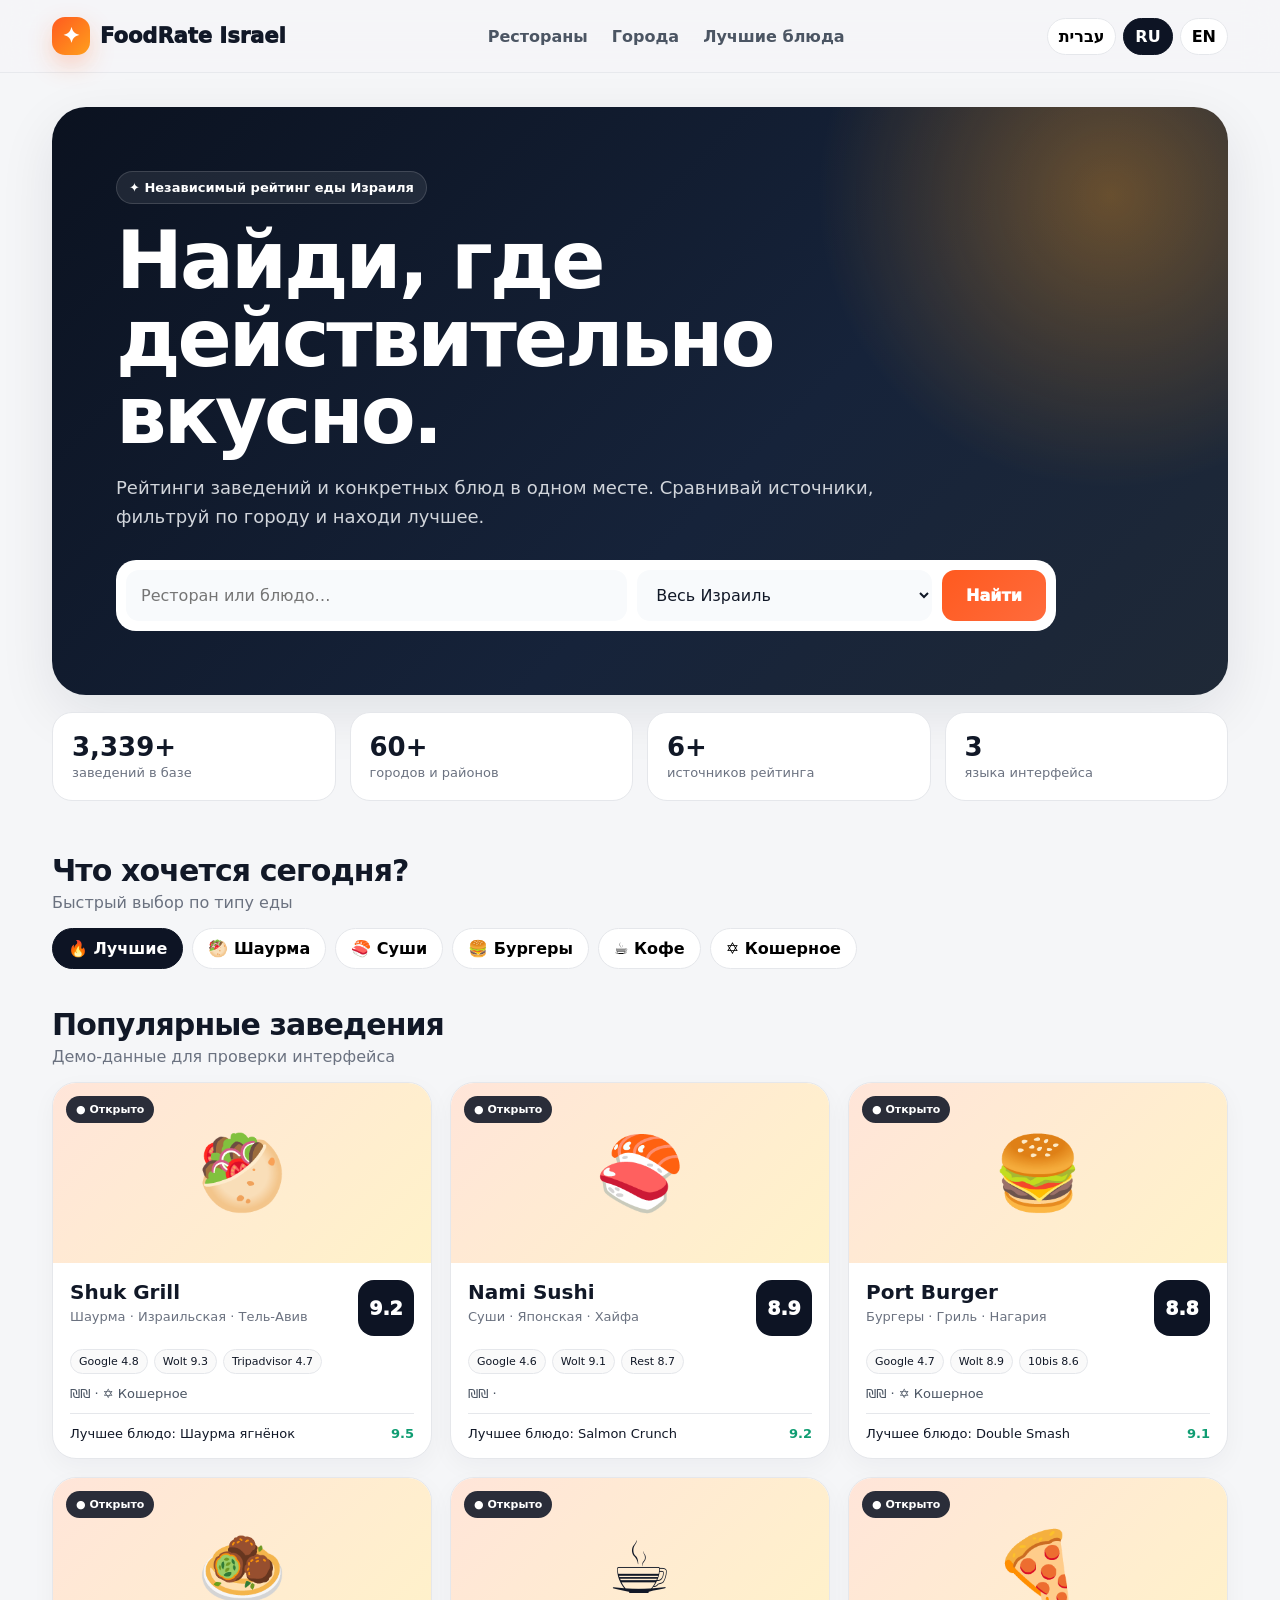
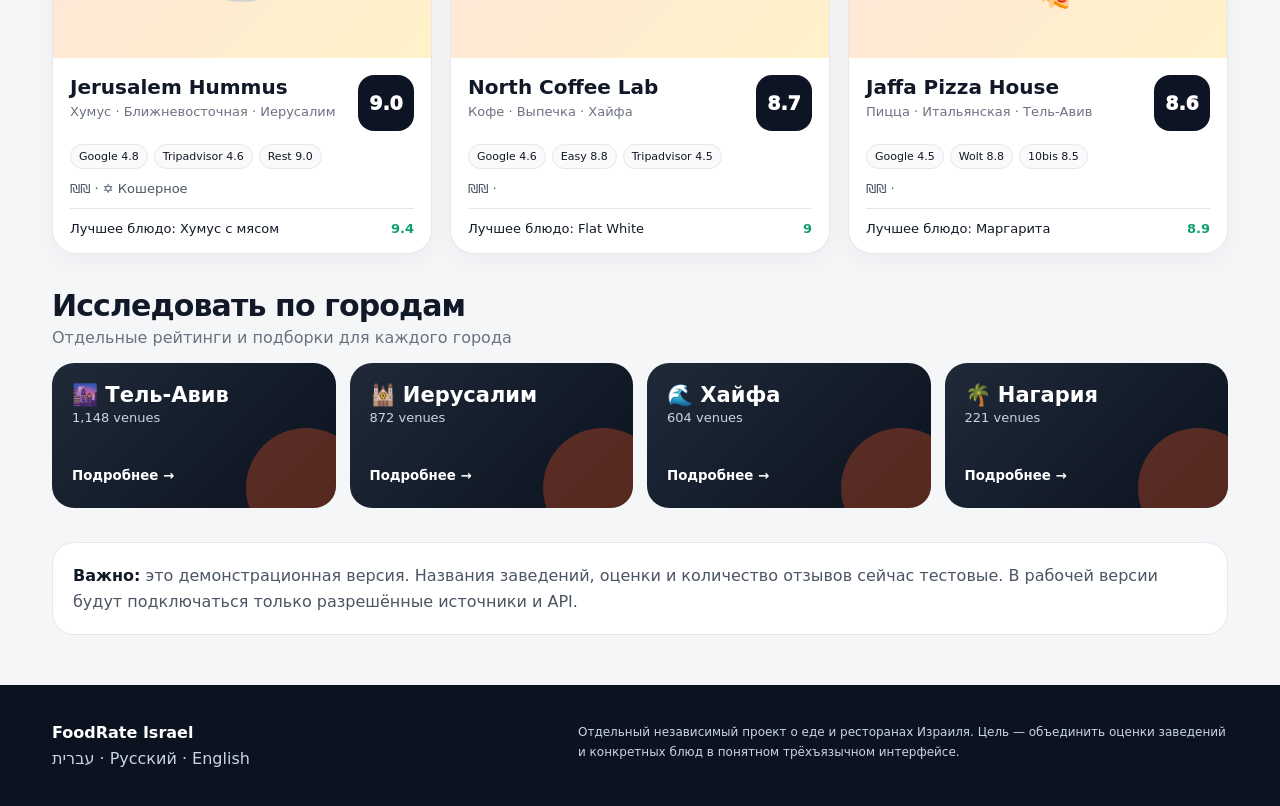
==== index.html @ 37894d15 "Publish FoodRate Israel demo" ====
<!doctype html>
<html lang="ru">
<head>
<meta charset="utf-8">
<meta name="viewport" content="width=device-width,initial-scale=1">
<title>FoodRate Israel — Demo</title>
<meta name="description" content="Независимый каталог еды и ресторанов Израиля на русском, иврите и английском.">
<style>
:root{--bg:#f5f6f8;--card:#fff;--text:#111827;--muted:#6b7280;--line:#e5e7eb;--accent:#ff5a1f;--accent2:#ff9f1c;--dark:#0d1424;--green:#0f9d72;--shadow:0 18px 55px rgba(15,23,42,.09)}
*{box-sizing:border-box}html{scroll-behavior:smooth}body{margin:0;background:var(--bg);color:var(--text);font-family:Inter,system-ui,-apple-system,BlinkMacSystemFont,"Segoe UI",Arial,sans-serif}a{text-decoration:none;color:inherit}button,input,select{font:inherit}.wrap{max-width:1220px;margin:auto;padding:0 22px}
header{position:sticky;top:0;z-index:30;background:rgba(245,246,248,.9);backdrop-filter:blur(16px);border-bottom:1px solid rgba(229,231,235,.9)}
.nav{height:72px;display:flex;align-items:center;justify-content:space-between;gap:16px}.brand{display:flex;align-items:center;gap:10px;font-weight:950;font-size:21px}.logo{width:38px;height:38px;display:grid;place-items:center;border-radius:13px;color:#fff;background:linear-gradient(135deg,var(--accent),var(--accent2));box-shadow:0 10px 24px rgba(255,90,31,.25)}
.links{display:flex;gap:24px;font-weight:750;color:#4b5563}.langs{display:flex;gap:7px}.lang{border:1px solid var(--line);background:#fff;border-radius:999px;padding:8px 11px;font-weight:850;cursor:pointer}.lang.active{background:var(--dark);color:#fff;border-color:var(--dark)}
.hero{padding:34px 0 18px}.heroBox{background:radial-gradient(circle at 90% 15%,rgba(255,159,28,.35),transparent 25%),linear-gradient(135deg,#0b1220,#16233a 60%,#1f2937);border-radius:34px;color:#fff;padding:64px;box-shadow:var(--shadow);overflow:hidden}.eyebrow{display:inline-block;border:1px solid rgba(255,255,255,.14);background:rgba(255,255,255,.08);padding:8px 12px;border-radius:999px;font-size:13px;font-weight:850}.hero h1{font-size:clamp(44px,7vw,80px);line-height:.97;letter-spacing:-3px;max-width:900px;margin:18px 0}.hero p{font-size:18px;line-height:1.65;max-width:760px;color:#d1d5db}.search{display:grid;grid-template-columns:1.7fr 1fr auto;gap:10px;background:#fff;padding:10px;border-radius:20px;max-width:940px;margin-top:28px}.search input,.search select{border:0;outline:0;background:#f8fafc;border-radius:13px;padding:15px;color:#111827}.search button{border:0;border-radius:13px;padding:0 24px;background:linear-gradient(135deg,var(--accent),#ff6b3c);color:#fff;font-weight:950;cursor:pointer}
.stats{display:grid;grid-template-columns:repeat(4,1fr);gap:14px;margin-top:17px}.stat{background:#fff;border:1px solid var(--line);border-radius:20px;padding:19px}.stat b{font-size:26px;display:block}.stat span{font-size:13px;color:var(--muted)}
section{padding:34px 0 0}.head{display:flex;justify-content:space-between;align-items:end;gap:20px;margin-bottom:16px}.head h2{font-size:30px;letter-spacing:-.9px;margin:0}.head p{color:var(--muted);margin:5px 0 0}.chips{display:flex;gap:9px;overflow:auto;padding-bottom:4px}.chip{white-space:nowrap;border:1px solid var(--line);background:#fff;border-radius:999px;padding:10px 15px;font-weight:850;cursor:pointer}.chip.on{background:var(--dark);border-color:var(--dark);color:#fff}
.grid{display:grid;grid-template-columns:repeat(3,1fr);gap:18px}.card{background:#fff;border:1px solid var(--line);border-radius:24px;overflow:hidden;box-shadow:0 8px 25px rgba(15,23,42,.04);transition:.2s}.card:hover{transform:translateY(-4px);box-shadow:var(--shadow)}.cover{height:180px;display:flex;align-items:center;justify-content:center;font-size:72px;background:linear-gradient(135deg,#ffe5d9,#fff2c9);position:relative}.open{position:absolute;left:13px;top:13px;background:rgba(13,20,36,.88);color:#fff;border-radius:999px;padding:7px 10px;font-size:11px;font-weight:850}.body{padding:17px}.top{display:flex;justify-content:space-between;gap:12px}.top h3{font-size:20px;margin:0}.meta{color:var(--muted);font-size:13px;margin-top:5px}.score{min-width:56px;height:56px;border-radius:16px;background:var(--dark);color:#fff;display:grid;place-items:center;font-weight:950;font-size:19px}.sources{display:flex;gap:6px;flex-wrap:wrap;margin-top:13px}.src{border:1px solid var(--line);border-radius:999px;background:#fafafa;padding:5px 8px;font-size:11px}.tags{margin-top:12px;color:#4b5563;font-size:13px}.dish{border-top:1px solid var(--line);margin-top:12px;padding-top:12px;display:flex;justify-content:space-between;font-size:13px}.dish b{color:var(--green)}
.cityGrid{display:grid;grid-template-columns:repeat(4,1fr);gap:14px}.city{border-radius:22px;min-height:145px;padding:20px;color:#fff;background:linear-gradient(135deg,#1f2937,#0b1220);position:relative;overflow:hidden}.city:after{content:"";position:absolute;width:120px;height:120px;border-radius:50%;right:-30px;bottom:-40px;background:rgba(255,90,31,.3)}.city b{font-size:21px;display:block}.city span{font-size:13px;color:#cbd5e1}.city small{display:block;margin-top:42px;font-weight:800}
.notice{margin-top:34px;background:#fff;border:1px solid var(--line);border-radius:22px;padding:20px;color:#4b5563;line-height:1.6}.notice b{color:#111827}
footer{margin-top:50px;background:#0b1220;color:#cbd5e1}.foot{padding:38px 22px;display:flex;justify-content:space-between;gap:28px}.foot strong{color:#fff}.foot p{max-width:650px;font-size:12px;line-height:1.6;margin:0}
[dir="rtl"] .open{left:auto;right:13px}[dir="rtl"] .top,[dir="rtl"] .head{direction:rtl}
@media(max-width:920px){.links{display:none}.grid{grid-template-columns:repeat(2,1fr)}.cityGrid{grid-template-columns:repeat(2,1fr)}.search{grid-template-columns:1fr}.search button{padding:15px}.heroBox{padding:50px 34px}}
@media(max-width:610px){.wrap{padding:0 14px}.nav{height:66px}.brand{font-size:17px}.logo{width:34px;height:34px}.lang{padding:7px 8px;font-size:11px}.heroBox{padding:38px 20px;border-radius:24px}.hero h1{font-size:43px;letter-spacing:-1.8px}.hero p{font-size:15px}.stats{grid-template-columns:repeat(2,1fr)}.grid,.cityGrid{grid-template-columns:1fr}.foot{flex-direction:column}}
</style>
</head>
<body>
<header><div class="wrap nav"><a class="brand" href="#"><span class="logo">✦</span><span>FoodRate Israel</span></a><nav class="links"><a href="#places" data-k="restaurants">Рестораны</a><a href="#cities" data-k="cities">Города</a><a href="#places" data-k="top">Лучшие блюда</a></nav><div class="langs"><button class="lang" data-lang="he">עברית</button><button class="lang active" data-lang="ru">RU</button><button class="lang" data-lang="en">EN</button></div></div></header>
<main>
<div class="hero"><div class="wrap"><div class="heroBox"><span class="eyebrow" data-k="badge">✦ Независимый рейтинг еды Израиля</span><h1 data-k="title">Найди, где действительно вкусно.</h1><p data-k="sub">Рейтинги заведений и конкретных блюд в одном месте. Сравнивай источники, фильтруй по городу и находи лучшее.</p><div class="search"><input id="q" data-ph="search" placeholder="Ресторан или блюдо…"><select id="city"><option value="" data-k="allIsrael">Весь Израиль</option><option>Тель-Авив</option><option>Иерусалим</option><option>Хайфа</option><option>Нагария</option></select><button onclick="filterCards()" data-k="find">Найти</button></div></div><div class="stats"><div class="stat"><b>3,339+</b><span data-k="s1">заведений в базе</span></div><div class="stat"><b>60+</b><span data-k="s2">городов и районов</span></div><div class="stat"><b>6+</b><span data-k="s3">источников рейтинга</span></div><div class="stat"><b>3</b><span data-k="s4">языка интерфейса</span></div></div></div></div>
<section><div class="wrap"><div class="head"><div><h2 data-k="crave">Что хочется сегодня?</h2><p data-k="craveSub">Быстрый выбор по типу еды</p></div></div><div class="chips"><button class="chip on" onclick="setCategory('',event)">🔥 <span data-k="best">Лучшие</span></button><button class="chip" onclick="setCategory('shawarma',event)">🥙 <span data-k="shawarma">Шаурма</span></button><button class="chip" onclick="setCategory('sushi',event)">🍣 <span data-k="sushi">Суши</span></button><button class="chip" onclick="setCategory('burger',event)">🍔 <span data-k="burger">Бургеры</span></button><button class="chip" onclick="setCategory('coffee',event)">☕ <span data-k="coffee">Кофе</span></button><button class="chip" onclick="setCategory('kosher',event)">✡ <span data-k="kosher">Кошерное</span></button></div></div></section>
<section id="places"><div class="wrap"><div class="head"><div><h2 data-k="popular">Популярные заведения</h2><p data-k="demo">Демо-данные для проверки интерфейса</p></div></div><div class="grid" id="cards"></div></div></section>
<section id="cities"><div class="wrap"><div class="head"><div><h2 data-k="explore">Исследовать по городам</h2><p data-k="exploreSub">Отдельные рейтинги и подборки для каждого города</p></div></div><div class="cityGrid" id="cityCards"></div><div class="notice"><b data-k="noteTitle">Важно:</b> <span data-k="note">это демонстрационная версия. Названия заведений, оценки и количество отзывов сейчас тестовые. В рабочей версии будут подключаться только разрешённые источники и API.</span></div></div></section>
</main>
<footer><div class="wrap foot"><div><strong>FoodRate Israel</strong><div style="margin-top:7px">עברית · Русский · English</div></div><p data-k="foot">Отдельный независимый проект о еде и ресторанах Израиля. Цель — объединить оценки заведений и конкретных блюд в понятном трёхъязычном интерфейсе.</p></div></footer>
<script>
const I={
ru:{restaurants:"Рестораны",cities:"Города",top:"Лучшие блюда",badge:"✦ Независимый рейтинг еды Израиля",title:"Найди, где действительно вкусно.",sub:"Рейтинги заведений и конкретных блюд в одном месте. Сравнивай источники, фильтруй по городу и находи лучшее.",search:"Ресторан или блюдо…",allIsrael:"Весь Израиль",find:"Найти",s1:"заведений в базе",s2:"городов и районов",s3:"источников рейтинга",s4:"языка интерфейса",crave:"Что хочется сегодня?",craveSub:"Быстрый выбор по типу еды",best:"Лучшие",shawarma:"Шаурма",sushi:"Суши",burger:"Бургеры",coffee:"Кофе",kosher:"Кошерное",popular:"Популярные заведения",demo:"Демо-данные для проверки интерфейса",explore:"Исследовать по городам",exploreSub:"Отдельные рейтинги и подборки для каждого города",noteTitle:"Важно:",note:"это демонстрационная версия. Названия заведений, оценки и количество отзывов сейчас тестовые. В рабочей версии будут подключаться только разрешённые источники и API.",foot:"Отдельный независимый проект о еде и ресторанах Израиля. Цель — объединить оценки заведений и конкретных блюд в понятном трёхъязычном интерфейсе.",open:"Открыто",bestDish:"Лучшее блюдо",details:"Подробнее"},
he:{restaurants:"מסעדות",cities:"ערים",top:"המנות הטובות",badge:"✦ דירוג אוכל עצמאי בישראל",title:"למצוא איפה באמת טעים.",sub:"דירוגי מסעדות ומנות במקום אחד. משווים מקורות, מסננים לפי עיר ומוצאים את הטוב ביותר.",search:"מסעדה או מנה…",allIsrael:"כל ישראל",find:"חיפוש",s1:"עסקים במאגר",s2:"ערים ואזורים",s3:"מקורות דירוג",s4:"שפות בממשק",crave:"מה בא לכם היום?",craveSub:"בחירה מהירה לפי סוג אוכל",best:"מובילים",shawarma:"שווארמה",sushi:"סושי",burger:"המבורגר",coffee:"קפה",kosher:"כשר",popular:"מקומות פופולריים",demo:"נתוני הדגמה לבדיקת הממשק",explore:"חיפוש לפי עיר",exploreSub:"דירוגים והמלצות נפרדים לכל עיר",noteTitle:"חשוב:",note:"זוהי גרסת הדגמה. שמות העסקים, הדירוגים ומספרי הביקורות הם נתוני ניסיון. בגרסה הפעילה יחוברו רק מקורות ו-API מורשים.",foot:"פרויקט עצמאי ונפרד על אוכל ומסעדות בישראל, עם דירוגי עסקים ומנות בממשק תלת-לשוני.",open:"פתוח",bestDish:"המנה הטובה",details:"פרטים"},
en:{restaurants:"Restaurants",cities:"Cities",top:"Top dishes",badge:"✦ Independent Israel food rating",title:"Find where it is actually delicious.",sub:"Restaurant and dish ratings in one place. Compare sources, filter by city and discover the best food.",search:"Restaurant or dish…",allIsrael:"All Israel",find:"Search",s1:"venues in database",s2:"cities and areas",s3:"rating sources",s4:"interface languages",crave:"What are you craving?",craveSub:"Quick discovery by food type",best:"Top",shawarma:"Shawarma",sushi:"Sushi",burger:"Burgers",coffee:"Coffee",kosher:"Kosher",popular:"Popular places",demo:"Sample data for interface testing",explore:"Explore by city",exploreSub:"Separate rankings and collections for every city",noteTitle:"Important:",note:"this is a demo version. Venue names, ratings and review counts are sample data. Production will use only permitted sources and APIs.",foot:"A separate independent project about food and restaurants in Israel, combining venue and dish ratings in a clear trilingual interface.",open:"Open",bestDish:"Best dish",details:"Details"}
};
const places=[
{id:"shawarma",emoji:"🥙",ru:"Shuk Grill",he:"שוק גריל",en:"Shuk Grill",city:{ru:"Тель-Авив",he:"תל אביב",en:"Tel Aviv"},type:{ru:"Шаурма · Израильская",he:"שווארמה · ישראלי",en:"Shawarma · Israeli"},score:9.2,best:{ru:"Шаурма ягнёнок",he:"שווארמה כבש",en:"Lamb shawarma"},bestScore:9.5,tags:"shawarma kosher",src:["Google 4.8","Wolt 9.3","Tripadvisor 4.7"]},
{id:"sushi",emoji:"🍣",ru:"Nami Sushi",he:"נאמי סושי",en:"Nami Sushi",city:{ru:"Хайфа",he:"חיפה",en:"Haifa"},type:{ru:"Суши · Японская",he:"סושי · יפני",en:"Sushi · Japanese"},score:8.9,best:{ru:"Salmon Crunch",he:"סלמון קראנץ׳",en:"Salmon Crunch"},bestScore:9.2,tags:"sushi",src:["Google 4.6","Wolt 9.1","Rest 8.7"]},
{id:"burger",emoji:"🍔",ru:"Port Burger",he:"פורט בורגר",en:"Port Burger",city:{ru:"Нагария",he:"נהריה",en:"Nahariya"},type:{ru:"Бургеры · Гриль",he:"המבורגר · גריל",en:"Burgers · Grill"},score:8.8,best:{ru:"Double Smash",he:"דאבל סמאש",en:"Double Smash"},bestScore:9.1,tags:"burger kosher",src:["Google 4.7","Wolt 8.9","10bis 8.6"]},
{id:"hummus",emoji:"🧆",ru:"Jerusalem Hummus",he:"חומוס ירושלים",en:"Jerusalem Hummus",city:{ru:"Иерусалим",he:"ירושלים",en:"Jerusalem"},type:{ru:"Хумус · Ближневосточная",he:"חומוס · מזרח תיכוני",en:"Hummus · Middle Eastern"},score:9.0,best:{ru:"Хумус с мясом",he:"חומוס בשר",en:"Hummus with meat"},bestScore:9.4,tags:"kosher",src:["Google 4.8","Tripadvisor 4.6","Rest 9.0"]},
{id:"coffee",emoji:"☕",ru:"North Coffee Lab",he:"נורת׳ קופי לאב",en:"North Coffee Lab",city:{ru:"Хайфа",he:"חיפה",en:"Haifa"},type:{ru:"Кофе · Выпечка",he:"קפה · מאפים",en:"Coffee · Bakery"},score:8.7,best:{ru:"Flat White",he:"פלאט וייט",en:"Flat White"},bestScore:9.0,tags:"coffee",src:["Google 4.6","Easy 8.8","Tripadvisor 4.5"]},
{id:"pizza",emoji:"🍕",ru:"Jaffa Pizza House",he:"יפו פיצה האוס",en:"Jaffa Pizza House",city:{ru:"Тель-Авив",he:"תל אביב",en:"Tel Aviv"},type:{ru:"Пицца · Итальянская",he:"פיצה · איטלקי",en:"Pizza · Italian"},score:8.6,best:{ru:"Маргарита",he:"מרגריטה",en:"Margherita"},bestScore:8.9,tags:"pizza",src:["Google 4.5","Wolt 8.8","10bis 8.5"]}
];
const cities=[["🌆","Тель-Авив","תל אביב","Tel Aviv","1,148"],["🕍","Иерусалим","ירושלים","Jerusalem","872"],["🌊","Хайфа","חיפה","Haifa","604"],["🌴","Нагария","נהריה","Nahariya","221"]];
let lang=localStorage.getItem("fr-lang")||"ru",category="";
function t(k){return I[lang][k]||k}
function renderText(){document.documentElement.lang=lang;document.documentElement.dir=lang==="he"?"rtl":"ltr";document.querySelectorAll("[data-k]").forEach(x=>{const v=I[lang][x.dataset.k];if(v)x.textContent=v});document.querySelectorAll("[data-ph]").forEach(x=>x.placeholder=I[lang][x.dataset.ph]);document.querySelectorAll(".lang").forEach(x=>x.classList.toggle("active",x.dataset.lang===lang));renderCards();renderCities()}
function renderCards(){const q=(document.getElementById("q")?.value||"").toLowerCase();const chosen=document.getElementById("city")?.value||"";const list=places.filter(p=>(!category||p.tags.includes(category))&&(!q||[p.ru,p.he,p.en,p.best.ru,p.best.he,p.best.en,p.tags].join(" ").toLowerCase().includes(q))&&(!chosen||Object.values(p.city).includes(chosen)));document.getElementById("cards").innerHTML=list.map(p=>`<article class="card"><div class="cover"><span class="open">● ${t("open")}</span>${p.emoji}</div><div class="body"><div class="top"><div><h3>${p[lang]}</h3><div class="meta">${p.type[lang]} · ${p.city[lang]}</div></div><div class="score">${p.score.toFixed(1)}</div></div><div class="sources">${p.src.map(s=>`<span class="src">${s}</span>`).join("")}</div><div class="tags">₪₪ · ${p.tags.includes("kosher")?"✡ "+t("kosher"):""}</div><div class="dish"><span>${t("bestDish")}: ${p.best[lang]}</span><b>${p.bestScore}</b></div></div></article>`).join("")||'<div class="notice" style="grid-column:1/-1">No results</div>'}
function renderCities(){document.getElementById("cityCards").innerHTML=cities.map(c=>`<div class="city"><b>${c[0]} ${lang==="ru"?c[1]:lang==="he"?c[2]:c[3]}</b><span>${c[4]} venues</span><small>${t("details")} →</small></div>`).join("")}
function filterCards(){renderCards();document.getElementById("places").scrollIntoView({behavior:"smooth"})}
function setCategory(c,e){category=c;document.querySelectorAll(".chip").forEach(x=>x.classList.remove("on"));e.currentTarget.classList.add("on");renderCards()}
document.querySelectorAll(".lang").forEach(b=>b.onclick=()=>{lang=b.dataset.lang;localStorage.setItem("fr-lang",lang);renderText()});renderText();
</script>
</body>
</html>
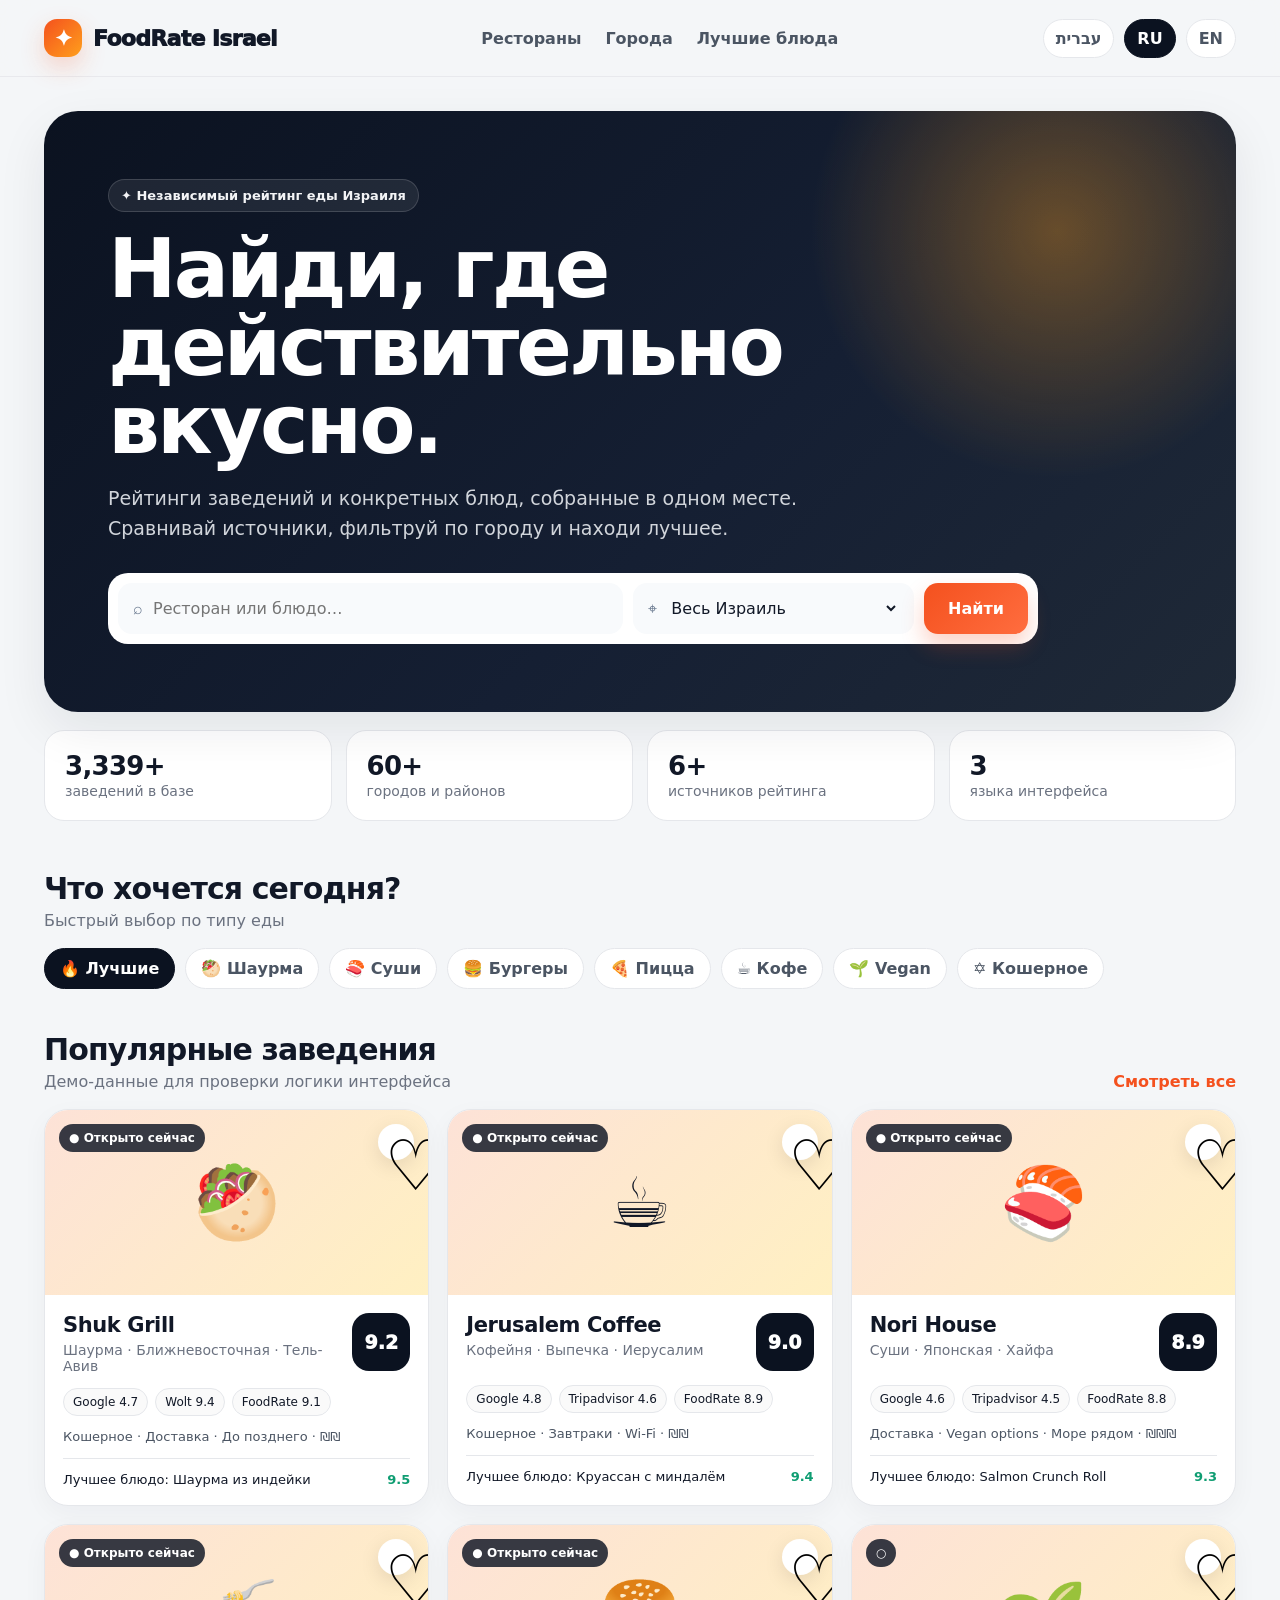
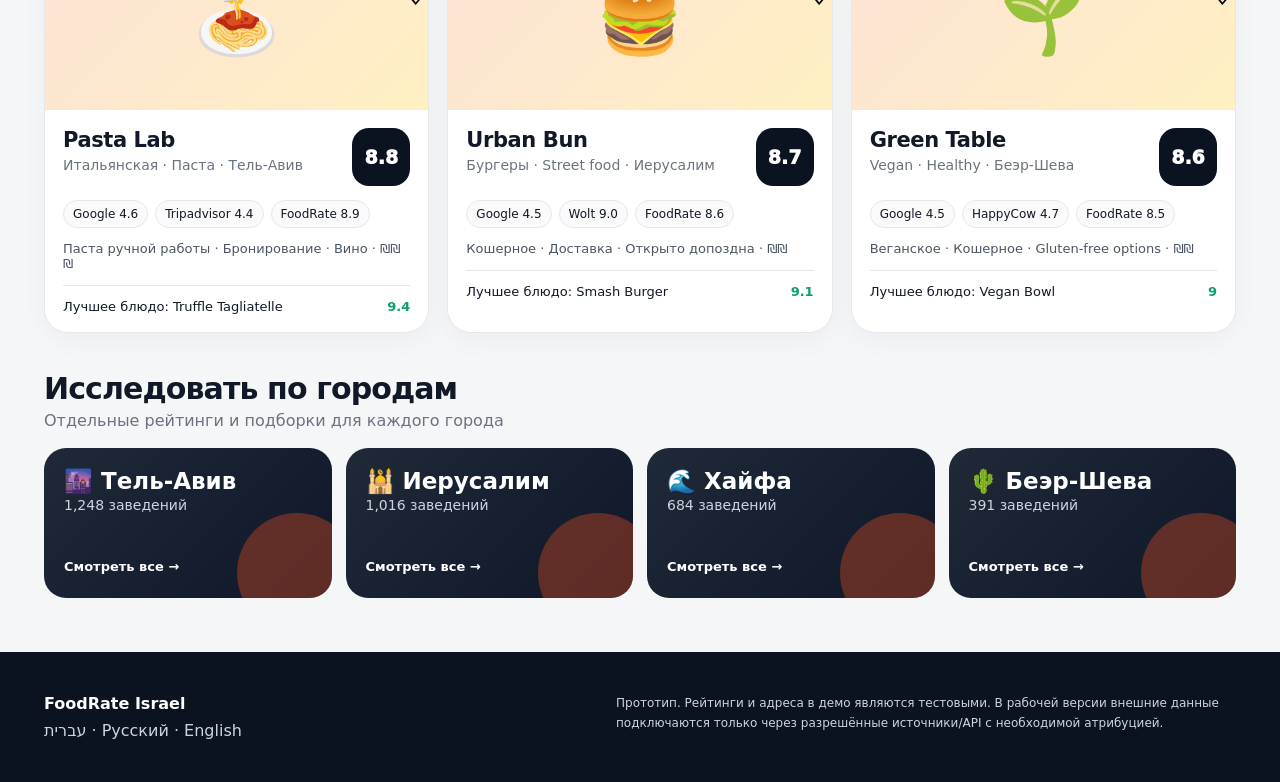
==== commit afea449a: "Replace monolithic homepage with shared app shell" ====
--- a/index.html
+++ b/index.html
@@ -1,60 +1 @@
-<!doctype html>
-<html lang="ru">
-<head>
-<meta charset="utf-8">
-<meta name="viewport" content="width=device-width,initial-scale=1">
-<title>FoodRate Israel — Demo</title>
-<meta name="description" content="Независимый каталог еды и ресторанов Израиля на русском, иврите и английском.">
-<style>
-:root{--bg:#f5f6f8;--card:#fff;--text:#111827;--muted:#6b7280;--line:#e5e7eb;--accent:#ff5a1f;--accent2:#ff9f1c;--dark:#0d1424;--green:#0f9d72;--shadow:0 18px 55px rgba(15,23,42,.09)}
-*{box-sizing:border-box}html{scroll-behavior:smooth}body{margin:0;background:var(--bg);color:var(--text);font-family:Inter,system-ui,-apple-system,BlinkMacSystemFont,"Segoe UI",Arial,sans-serif}a{text-decoration:none;color:inherit}button,input,select{font:inherit}.wrap{max-width:1220px;margin:auto;padding:0 22px}
-header{position:sticky;top:0;z-index:30;background:rgba(245,246,248,.9);backdrop-filter:blur(16px);border-bottom:1px solid rgba(229,231,235,.9)}
-.nav{height:72px;display:flex;align-items:center;justify-content:space-between;gap:16px}.brand{display:flex;align-items:center;gap:10px;font-weight:950;font-size:21px}.logo{width:38px;height:38px;display:grid;place-items:center;border-radius:13px;color:#fff;background:linear-gradient(135deg,var(--accent),var(--accent2));box-shadow:0 10px 24px rgba(255,90,31,.25)}
-.links{display:flex;gap:24px;font-weight:750;color:#4b5563}.langs{display:flex;gap:7px}.lang{border:1px solid var(--line);background:#fff;border-radius:999px;padding:8px 11px;font-weight:850;cursor:pointer}.lang.active{background:var(--dark);color:#fff;border-color:var(--dark)}
-.hero{padding:34px 0 18px}.heroBox{background:radial-gradient(circle at 90% 15%,rgba(255,159,28,.35),transparent 25%),linear-gradient(135deg,#0b1220,#16233a 60%,#1f2937);border-radius:34px;color:#fff;padding:64px;box-shadow:var(--shadow);overflow:hidden}.eyebrow{display:inline-block;border:1px solid rgba(255,255,255,.14);background:rgba(255,255,255,.08);padding:8px 12px;border-radius:999px;font-size:13px;font-weight:850}.hero h1{font-size:clamp(44px,7vw,80px);line-height:.97;letter-spacing:-3px;max-width:900px;margin:18px 0}.hero p{font-size:18px;line-height:1.65;max-width:760px;color:#d1d5db}.search{display:grid;grid-template-columns:1.7fr 1fr auto;gap:10px;background:#fff;padding:10px;border-radius:20px;max-width:940px;margin-top:28px}.search input,.search select{border:0;outline:0;background:#f8fafc;border-radius:13px;padding:15px;color:#111827}.search button{border:0;border-radius:13px;padding:0 24px;background:linear-gradient(135deg,var(--accent),#ff6b3c);color:#fff;font-weight:950;cursor:pointer}
-.stats{display:grid;grid-template-columns:repeat(4,1fr);gap:14px;margin-top:17px}.stat{background:#fff;border:1px solid var(--line);border-radius:20px;padding:19px}.stat b{font-size:26px;display:block}.stat span{font-size:13px;color:var(--muted)}
-section{padding:34px 0 0}.head{display:flex;justify-content:space-between;align-items:end;gap:20px;margin-bottom:16px}.head h2{font-size:30px;letter-spacing:-.9px;margin:0}.head p{color:var(--muted);margin:5px 0 0}.chips{display:flex;gap:9px;overflow:auto;padding-bottom:4px}.chip{white-space:nowrap;border:1px solid var(--line);background:#fff;border-radius:999px;padding:10px 15px;font-weight:850;cursor:pointer}.chip.on{background:var(--dark);border-color:var(--dark);color:#fff}
-.grid{display:grid;grid-template-columns:repeat(3,1fr);gap:18px}.card{background:#fff;border:1px solid var(--line);border-radius:24px;overflow:hidden;box-shadow:0 8px 25px rgba(15,23,42,.04);transition:.2s}.card:hover{transform:translateY(-4px);box-shadow:var(--shadow)}.cover{height:180px;display:flex;align-items:center;justify-content:center;font-size:72px;background:linear-gradient(135deg,#ffe5d9,#fff2c9);position:relative}.open{position:absolute;left:13px;top:13px;background:rgba(13,20,36,.88);color:#fff;border-radius:999px;padding:7px 10px;font-size:11px;font-weight:850}.body{padding:17px}.top{display:flex;justify-content:space-between;gap:12px}.top h3{font-size:20px;margin:0}.meta{color:var(--muted);font-size:13px;margin-top:5px}.score{min-width:56px;height:56px;border-radius:16px;background:var(--dark);color:#fff;display:grid;place-items:center;font-weight:950;font-size:19px}.sources{display:flex;gap:6px;flex-wrap:wrap;margin-top:13px}.src{border:1px solid var(--line);border-radius:999px;background:#fafafa;padding:5px 8px;font-size:11px}.tags{margin-top:12px;color:#4b5563;font-size:13px}.dish{border-top:1px solid var(--line);margin-top:12px;padding-top:12px;display:flex;justify-content:space-between;font-size:13px}.dish b{color:var(--green)}
-.cityGrid{display:grid;grid-template-columns:repeat(4,1fr);gap:14px}.city{border-radius:22px;min-height:145px;padding:20px;color:#fff;background:linear-gradient(135deg,#1f2937,#0b1220);position:relative;overflow:hidden}.city:after{content:"";position:absolute;width:120px;height:120px;border-radius:50%;right:-30px;bottom:-40px;background:rgba(255,90,31,.3)}.city b{font-size:21px;display:block}.city span{font-size:13px;color:#cbd5e1}.city small{display:block;margin-top:42px;font-weight:800}
-.notice{margin-top:34px;background:#fff;border:1px solid var(--line);border-radius:22px;padding:20px;color:#4b5563;line-height:1.6}.notice b{color:#111827}
-footer{margin-top:50px;background:#0b1220;color:#cbd5e1}.foot{padding:38px 22px;display:flex;justify-content:space-between;gap:28px}.foot strong{color:#fff}.foot p{max-width:650px;font-size:12px;line-height:1.6;margin:0}
-[dir="rtl"] .open{left:auto;right:13px}[dir="rtl"] .top,[dir="rtl"] .head{direction:rtl}
-@media(max-width:920px){.links{display:none}.grid{grid-template-columns:repeat(2,1fr)}.cityGrid{grid-template-columns:repeat(2,1fr)}.search{grid-template-columns:1fr}.search button{padding:15px}.heroBox{padding:50px 34px}}
-@media(max-width:610px){.wrap{padding:0 14px}.nav{height:66px}.brand{font-size:17px}.logo{width:34px;height:34px}.lang{padding:7px 8px;font-size:11px}.heroBox{padding:38px 20px;border-radius:24px}.hero h1{font-size:43px;letter-spacing:-1.8px}.hero p{font-size:15px}.stats{grid-template-columns:repeat(2,1fr)}.grid,.cityGrid{grid-template-columns:1fr}.foot{flex-direction:column}}
-</style>
-</head>
-<body>
-<header><div class="wrap nav"><a class="brand" href="#"><span class="logo">✦</span><span>FoodRate Israel</span></a><nav class="links"><a href="#places" data-k="restaurants">Рестораны</a><a href="#cities" data-k="cities">Города</a><a href="#places" data-k="top">Лучшие блюда</a></nav><div class="langs"><button class="lang" data-lang="he">עברית</button><button class="lang active" data-lang="ru">RU</button><button class="lang" data-lang="en">EN</button></div></div></header>
-<main>
-<div class="hero"><div class="wrap"><div class="heroBox"><span class="eyebrow" data-k="badge">✦ Независимый рейтинг еды Израиля</span><h1 data-k="title">Найди, где действительно вкусно.</h1><p data-k="sub">Рейтинги заведений и конкретных блюд в одном месте. Сравнивай источники, фильтруй по городу и находи лучшее.</p><div class="search"><input id="q" data-ph="search" placeholder="Ресторан или блюдо…"><select id="city"><option value="" data-k="allIsrael">Весь Израиль</option><option>Тель-Авив</option><option>Иерусалим</option><option>Хайфа</option><option>Нагария</option></select><button onclick="filterCards()" data-k="find">Найти</button></div></div><div class="stats"><div class="stat"><b>3,339+</b><span data-k="s1">заведений в базе</span></div><div class="stat"><b>60+</b><span data-k="s2">городов и районов</span></div><div class="stat"><b>6+</b><span data-k="s3">источников рейтинга</span></div><div class="stat"><b>3</b><span data-k="s4">языка интерфейса</span></div></div></div></div>
-<section><div class="wrap"><div class="head"><div><h2 data-k="crave">Что хочется сегодня?</h2><p data-k="craveSub">Быстрый выбор по типу еды</p></div></div><div class="chips"><button class="chip on" onclick="setCategory('',event)">🔥 <span data-k="best">Лучшие</span></button><button class="chip" onclick="setCategory('shawarma',event)">🥙 <span data-k="shawarma">Шаурма</span></button><button class="chip" onclick="setCategory('sushi',event)">🍣 <span data-k="sushi">Суши</span></button><button class="chip" onclick="setCategory('burger',event)">🍔 <span data-k="burger">Бургеры</span></button><button class="chip" onclick="setCategory('coffee',event)">☕ <span data-k="coffee">Кофе</span></button><button class="chip" onclick="setCategory('kosher',event)">✡ <span data-k="kosher">Кошерное</span></button></div></div></section>
-<section id="places"><div class="wrap"><div class="head"><div><h2 data-k="popular">Популярные заведения</h2><p data-k="demo">Демо-данные для проверки интерфейса</p></div></div><div class="grid" id="cards"></div></div></section>
-<section id="cities"><div class="wrap"><div class="head"><div><h2 data-k="explore">Исследовать по городам</h2><p data-k="exploreSub">Отдельные рейтинги и подборки для каждого города</p></div></div><div class="cityGrid" id="cityCards"></div><div class="notice"><b data-k="noteTitle">Важно:</b> <span data-k="note">это демонстрационная версия. Названия заведений, оценки и количество отзывов сейчас тестовые. В рабочей версии будут подключаться только разрешённые источники и API.</span></div></div></section>
-</main>
-<footer><div class="wrap foot"><div><strong>FoodRate Israel</strong><div style="margin-top:7px">עברית · Русский · English</div></div><p data-k="foot">Отдельный независимый проект о еде и ресторанах Израиля. Цель — объединить оценки заведений и конкретных блюд в понятном трёхъязычном интерфейсе.</p></div></footer>
-<script>
-const I={
-ru:{restaurants:"Рестораны",cities:"Города",top:"Лучшие блюда",badge:"✦ Независимый рейтинг еды Израиля",title:"Найди, где действительно вкусно.",sub:"Рейтинги заведений и конкретных блюд в одном месте. Сравнивай источники, фильтруй по городу и находи лучшее.",search:"Ресторан или блюдо…",allIsrael:"Весь Израиль",find:"Найти",s1:"заведений в базе",s2:"городов и районов",s3:"источников рейтинга",s4:"языка интерфейса",crave:"Что хочется сегодня?",craveSub:"Быстрый выбор по типу еды",best:"Лучшие",shawarma:"Шаурма",sushi:"Суши",burger:"Бургеры",coffee:"Кофе",kosher:"Кошерное",popular:"Популярные заведения",demo:"Демо-данные для проверки интерфейса",explore:"Исследовать по городам",exploreSub:"Отдельные рейтинги и подборки для каждого города",noteTitle:"Важно:",note:"это демонстрационная версия. Названия заведений, оценки и количество отзывов сейчас тестовые. В рабочей версии будут подключаться только разрешённые источники и API.",foot:"Отдельный независимый проект о еде и ресторанах Израиля. Цель — объединить оценки заведений и конкретных блюд в понятном трёхъязычном интерфейсе.",open:"Открыто",bestDish:"Лучшее блюдо",details:"Подробнее"},
-he:{restaurants:"מסעדות",cities:"ערים",top:"המנות הטובות",badge:"✦ דירוג אוכל עצמאי בישראל",title:"למצוא איפה באמת טעים.",sub:"דירוגי מסעדות ומנות במקום אחד. משווים מקורות, מסננים לפי עיר ומוצאים את הטוב ביותר.",search:"מסעדה או מנה…",allIsrael:"כל ישראל",find:"חיפוש",s1:"עסקים במאגר",s2:"ערים ואזורים",s3:"מקורות דירוג",s4:"שפות בממשק",crave:"מה בא לכם היום?",craveSub:"בחירה מהירה לפי סוג אוכל",best:"מובילים",shawarma:"שווארמה",sushi:"סושי",burger:"המבורגר",coffee:"קפה",kosher:"כשר",popular:"מקומות פופולריים",demo:"נתוני הדגמה לבדיקת הממשק",explore:"חיפוש לפי עיר",exploreSub:"דירוגים והמלצות נפרדים לכל עיר",noteTitle:"חשוב:",note:"זוהי גרסת הדגמה. שמות העסקים, הדירוגים ומספרי הביקורות הם נתוני ניסיון. בגרסה הפעילה יחוברו רק מקורות ו-API מורשים.",foot:"פרויקט עצמאי ונפרד על אוכל ומסעדות בישראל, עם דירוגי עסקים ומנות בממשק תלת-לשוני.",open:"פתוח",bestDish:"המנה הטובה",details:"פרטים"},
-en:{restaurants:"Restaurants",cities:"Cities",top:"Top dishes",badge:"✦ Independent Israel food rating",title:"Find where it is actually delicious.",sub:"Restaurant and dish ratings in one place. Compare sources, filter by city and discover the best food.",search:"Restaurant or dish…",allIsrael:"All Israel",find:"Search",s1:"venues in database",s2:"cities and areas",s3:"rating sources",s4:"interface languages",crave:"What are you craving?",craveSub:"Quick discovery by food type",best:"Top",shawarma:"Shawarma",sushi:"Sushi",burger:"Burgers",coffee:"Coffee",kosher:"Kosher",popular:"Popular places",demo:"Sample data for interface testing",explore:"Explore by city",exploreSub:"Separate rankings and collections for every city",noteTitle:"Important:",note:"this is a demo version. Venue names, ratings and review counts are sample data. Production will use only permitted sources and APIs.",foot:"A separate independent project about food and restaurants in Israel, combining venue and dish ratings in a clear trilingual interface.",open:"Open",bestDish:"Best dish",details:"Details"}
-};
-const places=[
-{id:"shawarma",emoji:"🥙",ru:"Shuk Grill",he:"שוק גריל",en:"Shuk Grill",city:{ru:"Тель-Авив",he:"תל אביב",en:"Tel Aviv"},type:{ru:"Шаурма · Израильская",he:"שווארמה · ישראלי",en:"Shawarma · Israeli"},score:9.2,best:{ru:"Шаурма ягнёнок",he:"שווארמה כבש",en:"Lamb shawarma"},bestScore:9.5,tags:"shawarma kosher",src:["Google 4.8","Wolt 9.3","Tripadvisor 4.7"]},
-{id:"sushi",emoji:"🍣",ru:"Nami Sushi",he:"נאמי סושי",en:"Nami Sushi",city:{ru:"Хайфа",he:"חיפה",en:"Haifa"},type:{ru:"Суши · Японская",he:"סושי · יפני",en:"Sushi · Japanese"},score:8.9,best:{ru:"Salmon Crunch",he:"סלמון קראנץ׳",en:"Salmon Crunch"},bestScore:9.2,tags:"sushi",src:["Google 4.6","Wolt 9.1","Rest 8.7"]},
-{id:"burger",emoji:"🍔",ru:"Port Burger",he:"פורט בורגר",en:"Port Burger",city:{ru:"Нагария",he:"נהריה",en:"Nahariya"},type:{ru:"Бургеры · Гриль",he:"המבורגר · גריל",en:"Burgers · Grill"},score:8.8,best:{ru:"Double Smash",he:"דאבל סמאש",en:"Double Smash"},bestScore:9.1,tags:"burger kosher",src:["Google 4.7","Wolt 8.9","10bis 8.6"]},
-{id:"hummus",emoji:"🧆",ru:"Jerusalem Hummus",he:"חומוס ירושלים",en:"Jerusalem Hummus",city:{ru:"Иерусалим",he:"ירושלים",en:"Jerusalem"},type:{ru:"Хумус · Ближневосточная",he:"חומוס · מזרח תיכוני",en:"Hummus · Middle Eastern"},score:9.0,best:{ru:"Хумус с мясом",he:"חומוס בשר",en:"Hummus with meat"},bestScore:9.4,tags:"kosher",src:["Google 4.8","Tripadvisor 4.6","Rest 9.0"]},
-{id:"coffee",emoji:"☕",ru:"North Coffee Lab",he:"נורת׳ קופי לאב",en:"North Coffee Lab",city:{ru:"Хайфа",he:"חיפה",en:"Haifa"},type:{ru:"Кофе · Выпечка",he:"קפה · מאפים",en:"Coffee · Bakery"},score:8.7,best:{ru:"Flat White",he:"פלאט וייט",en:"Flat White"},bestScore:9.0,tags:"coffee",src:["Google 4.6","Easy 8.8","Tripadvisor 4.5"]},
-{id:"pizza",emoji:"🍕",ru:"Jaffa Pizza House",he:"יפו פיצה האוס",en:"Jaffa Pizza House",city:{ru:"Тель-Авив",he:"תל אביב",en:"Tel Aviv"},type:{ru:"Пицца · Итальянская",he:"פיצה · איטלקי",en:"Pizza · Italian"},score:8.6,best:{ru:"Маргарита",he:"מרגריטה",en:"Margherita"},bestScore:8.9,tags:"pizza",src:["Google 4.5","Wolt 8.8","10bis 8.5"]}
-];
-const cities=[["🌆","Тель-Авив","תל אביב","Tel Aviv","1,148"],["🕍","Иерусалим","ירושלים","Jerusalem","872"],["🌊","Хайфа","חיפה","Haifa","604"],["🌴","Нагария","נהריה","Nahariya","221"]];
-let lang=localStorage.getItem("fr-lang")||"ru",category="";
-function t(k){return I[lang][k]||k}
-function renderText(){document.documentElement.lang=lang;document.documentElement.dir=lang==="he"?"rtl":"ltr";document.querySelectorAll("[data-k]").forEach(x=>{const v=I[lang][x.dataset.k];if(v)x.textContent=v});document.querySelectorAll("[data-ph]").forEach(x=>x.placeholder=I[lang][x.dataset.ph]);document.querySelectorAll(".lang").forEach(x=>x.classList.toggle("active",x.dataset.lang===lang));renderCards();renderCities()}
-function renderCards(){const q=(document.getElementById("q")?.value||"").toLowerCase();const chosen=document.getElementById("city")?.value||"";const list=places.filter(p=>(!category||p.tags.includes(category))&&(!q||[p.ru,p.he,p.en,p.best.ru,p.best.he,p.best.en,p.tags].join(" ").toLowerCase().includes(q))&&(!chosen||Object.values(p.city).includes(chosen)));document.getElementById("cards").innerHTML=list.map(p=>`<article class="card"><div class="cover"><span class="open">● ${t("open")}</span>${p.emoji}</div><div class="body"><div class="top"><div><h3>${p[lang]}</h3><div class="meta">${p.type[lang]} · ${p.city[lang]}</div></div><div class="score">${p.score.toFixed(1)}</div></div><div class="sources">${p.src.map(s=>`<span class="src">${s}</span>`).join("")}</div><div class="tags">₪₪ · ${p.tags.includes("kosher")?"✡ "+t("kosher"):""}</div><div class="dish"><span>${t("bestDish")}: ${p.best[lang]}</span><b>${p.bestScore}</b></div></div></article>`).join("")||'<div class="notice" style="grid-column:1/-1">No results</div>'}
-function renderCities(){document.getElementById("cityCards").innerHTML=cities.map(c=>`<div class="city"><b>${c[0]} ${lang==="ru"?c[1]:lang==="he"?c[2]:c[3]}</b><span>${c[4]} venues</span><small>${t("details")} →</small></div>`).join("")}
-function filterCards(){renderCards();document.getElementById("places").scrollIntoView({behavior:"smooth"})}
-function setCategory(c,e){category=c;document.querySelectorAll(".chip").forEach(x=>x.classList.remove("on"));e.currentTarget.classList.add("on");renderCards()}
-document.querySelectorAll(".lang").forEach(b=>b.onclick=()=>{lang=b.dataset.lang;localStorage.setItem("fr-lang",lang);renderText()});renderText();
-</script>
-</body>
-</html>+<!doctype html><html><head><meta charset="utf-8"><meta name="viewport" content="width=device-width,initial-scale=1"><title>FoodRate Israel</title><meta name="description" content="Трёхъязычный каталог ресторанов и блюд Израиля"><link rel="stylesheet" href="styles.css"></head><body data-page="home"><div id="app"></div><script src="data.js"></script><script src="app.js"></script></body></html>
--- a/styles.css
+++ b/styles.css
@@ -0,0 +1,20 @@
+:root{
+  --bg:#f4f6f8;--surface:#fff;--surface2:#f9fafb;--ink:#111827;--muted:#6b7280;
+  --line:#e5e7eb;--brand:#f4511e;--brand2:#ff9f1c;--dark:#0b1220;--good:#0f9d72;
+  --shadow:0 18px 50px rgba(15,23,42,.08);--radius:24px;
+}
+*{box-sizing:border-box}html{scroll-behavior:smooth}body{margin:0;background:var(--bg);color:var(--ink);font-family:Inter,system-ui,-apple-system,BlinkMacSystemFont,"Segoe UI",Arial,sans-serif}
+a{text-decoration:none;color:inherit}button,input,select{font:inherit}button{cursor:pointer}
+.shell{max-width:1240px;margin:0 auto;padding:0 24px}.topbar{position:sticky;top:0;z-index:40;background:rgba(244,246,248,.88);backdrop-filter:blur(16px);border-bottom:1px solid rgba(229,231,235,.8)}
+.nav{height:76px;display:flex;align-items:center;justify-content:space-between;gap:20px}.brand{display:flex;align-items:center;gap:11px;font-size:22px;font-weight:950;letter-spacing:-.7px}.brandmark{width:38px;height:38px;border-radius:13px;background:linear-gradient(135deg,var(--brand),var(--brand2));display:grid;place-items:center;color:#fff;box-shadow:0 10px 25px rgba(244,81,30,.22)}
+.navlinks{display:flex;gap:24px;font-weight:700;color:#4b5563}.navtools{display:flex;align-items:center;gap:10px}.lang{border:1px solid var(--line);background:#fff;padding:9px 12px;border-radius:999px;font-weight:800;color:#4b5563}.lang.active{background:var(--dark);border-color:var(--dark);color:#fff}.iconbtn{width:40px;height:40px;border:1px solid var(--line);background:#fff;border-radius:13px;display:grid;place-items:center}
+.hero{padding:34px 0 12px}.heroPanel{background:radial-gradient(circle at 85% 20%,rgba(255,159,28,.35),transparent 22%),linear-gradient(135deg,#0b1220,#151f33 58%,#1f2937);border-radius:34px;color:#fff;padding:68px 64px;position:relative;overflow:hidden;box-shadow:var(--shadow)}.eyebrow{display:inline-flex;align-items:center;gap:8px;border:1px solid rgba(255,255,255,.15);background:rgba(255,255,255,.08);padding:8px 12px;border-radius:999px;font-size:13px;font-weight:800;color:#f3f4f6}.hero h1{font-size:clamp(44px,7vw,82px);line-height:.95;letter-spacing:-3px;margin:18px 0;max-width:850px}.hero p{font-size:19px;line-height:1.6;color:#d1d5db;max-width:760px}.searchbar{display:grid;grid-template-columns:1.8fr 1fr auto;gap:10px;background:#fff;padding:10px;border-radius:20px;max-width:930px;margin-top:30px}.field{display:flex;align-items:center;gap:10px;border-radius:14px;padding:0 15px;background:#f8fafc;color:#64748b}.field input,.field select{width:100%;border:0;outline:0;background:transparent;padding:15px 0;color:#111827}.primary{border:0;background:linear-gradient(135deg,var(--brand),#ff6d3f);color:#fff;border-radius:14px;padding:0 24px;font-weight:900;box-shadow:0 12px 22px rgba(244,81,30,.25)}
+.stats{display:grid;grid-template-columns:repeat(4,1fr);gap:14px;margin-top:18px}.stat{background:#fff;border:1px solid var(--line);border-radius:20px;padding:20px}.stat strong{display:block;font-size:26px;letter-spacing:-.7px}.stat span{color:var(--muted);font-size:14px}.section{padding:38px 0 0}.sectionHead{display:flex;align-items:end;justify-content:space-between;gap:20px;margin-bottom:18px}.sectionHead h2{font-size:30px;letter-spacing:-.9px;margin:0}.sectionHead p{margin:5px 0 0;color:var(--muted)}.link{font-weight:850;color:var(--brand)}
+.chips{display:flex;gap:10px;overflow:auto;padding-bottom:5px}.chip{white-space:nowrap;border:1px solid var(--line);background:#fff;border-radius:999px;padding:10px 15px;font-weight:800;color:#4b5563}.chip.active{background:var(--dark);border-color:var(--dark);color:#fff}
+.grid{display:grid;grid-template-columns:repeat(3,1fr);gap:18px}.card{background:#fff;border:1px solid var(--line);border-radius:24px;overflow:hidden;box-shadow:0 8px 26px rgba(15,23,42,.04);transition:.22s transform,.22s box-shadow}.card:hover{transform:translateY(-4px);box-shadow:var(--shadow)}.cover{height:185px;background:linear-gradient(135deg,#fde2d7,#fff0c2);display:flex;align-items:center;justify-content:center;font-size:70px;position:relative}.cover .badge{position:absolute;top:14px;left:14px;background:rgba(17,24,39,.84);color:#fff;border-radius:999px;padding:7px 10px;font-size:12px;font-weight:850}.save{position:absolute;right:14px;top:14px;width:36px;height:36px;border-radius:50%;border:0;background:#fff;box-shadow:0 6px 20px rgba(0,0,0,.1)}.cardbody{padding:18px}.cardtop{display:flex;justify-content:space-between;gap:14px;align-items:start}.card h3{margin:0;font-size:21px;letter-spacing:-.4px}.meta{color:var(--muted);font-size:14px;margin-top:5px}.score{min-width:58px;height:58px;border-radius:17px;background:var(--dark);color:#fff;display:grid;place-items:center;font-size:19px;font-weight:950}.sources{display:flex;gap:7px;flex-wrap:wrap;margin-top:14px}.source{border:1px solid var(--line);background:#fafafa;border-radius:999px;padding:6px 9px;font-size:12px}.tags{margin-top:13px;color:#4b5563;font-size:13px}.dishrow{margin-top:14px;border-top:1px solid var(--line);padding-top:13px;display:flex;justify-content:space-between;gap:10px;font-size:13px}.dishrow strong{color:var(--good)}
+.cityGrid{display:grid;grid-template-columns:repeat(4,1fr);gap:14px}.city{border-radius:22px;min-height:150px;padding:20px;color:#fff;background:linear-gradient(135deg,#1f2937,#0f172a);position:relative;overflow:hidden}.city:after{content:"";position:absolute;width:120px;height:120px;border-radius:50%;background:rgba(244,81,30,.35);right:-25px;bottom:-35px}.city strong{font-size:23px;display:block}.city span{color:#cbd5e1;font-size:14px}.city b{display:block;margin-top:45px;font-size:13px}
+.detailHero{padding:28px 0}.detailWrap{display:grid;grid-template-columns:1.25fr .75fr;gap:18px}.detailMain,.sideCard{background:#fff;border:1px solid var(--line);border-radius:26px;padding:28px}.restaurantTitle{display:flex;justify-content:space-between;gap:20px}.restaurantTitle h1{font-size:42px;letter-spacing:-1.4px;margin:0}.bigScore{min-width:88px;height:88px;border-radius:24px;background:var(--dark);color:#fff;display:grid;place-items:center;font-weight:950;font-size:30px}.detailMeta{margin-top:8px;color:var(--muted)}.sourceGrid{display:grid;grid-template-columns:repeat(3,1fr);gap:10px;margin-top:24px}.sourceBox{border:1px solid var(--line);border-radius:18px;padding:16px;background:#fafafa}.sourceBox strong{font-size:20px}.sourceBox span{display:block;color:var(--muted);font-size:12px;margin-top:3px}.dishGrid{display:grid;grid-template-columns:repeat(2,1fr);gap:12px}.dish{border:1px solid var(--line);border-radius:18px;padding:16px;display:flex;align-items:center;justify-content:space-between}.dish strong{font-size:16px}.pill{border-radius:999px;background:#ecfdf5;color:#047857;padding:7px 10px;font-weight:900}.review{border-top:1px solid var(--line);padding:18px 0}.review:first-child{border-top:0}.reviewHead{display:flex;justify-content:space-between}.review p{color:#4b5563;line-height:1.55}.sideCard{height:max-content}.sideCard h3{margin-top:0}.infoLine{display:flex;gap:10px;margin:13px 0;color:#4b5563}.cta{display:block;width:100%;border:0;border-radius:14px;padding:14px;font-weight:900;margin-top:10px}.cta.dark{background:var(--dark);color:#fff}.cta.light{background:#f3f4f6;color:#111827}.filterPanel{display:grid;grid-template-columns:repeat(4,1fr);gap:10px;margin-bottom:18px}.filterPanel select{border:1px solid var(--line);background:#fff;border-radius:14px;padding:12px}.empty{background:#fff;border:1px solid var(--line);border-radius:24px;padding:50px;text-align:center;color:var(--muted)}
+.footer{margin-top:54px;background:#0b1220;color:#cbd5e1}.footerIn{padding:42px 24px;display:flex;justify-content:space-between;gap:30px}.footer strong{color:#fff}.legal{font-size:12px;max-width:620px;line-height:1.6}
+[dir="rtl"] .cardtop,[dir="rtl"] .sectionHead,[dir="rtl"] .restaurantTitle,[dir="rtl"] .reviewHead{direction:rtl}[dir="rtl"] .cover .badge{left:auto;right:14px}[dir="rtl"] .save{right:auto;left:14px}
+@media(max-width:980px){.grid{grid-template-columns:repeat(2,1fr)}.cityGrid{grid-template-columns:repeat(2,1fr)}.searchbar{grid-template-columns:1fr}.primary{padding:15px}.detailWrap{grid-template-columns:1fr}.sourceGrid{grid-template-columns:repeat(2,1fr)}.filterPanel{grid-template-columns:repeat(2,1fr)}.navlinks{display:none}}
+@media(max-width:620px){.shell{padding:0 14px}.nav{height:68px}.brand{font-size:18px}.heroPanel{padding:42px 22px;border-radius:24px}.hero h1{font-size:44px;letter-spacing:-1.8px}.hero p{font-size:16px}.stats{grid-template-columns:repeat(2,1fr)}.grid,.cityGrid,.dishGrid{grid-template-columns:1fr}.sectionHead{align-items:start}.sourceGrid{grid-template-columns:1fr}.filterPanel{grid-template-columns:1fr}.restaurantTitle h1{font-size:32px}.footerIn{flex-direction:column}.lang{padding:8px 9px;font-size:12px}}
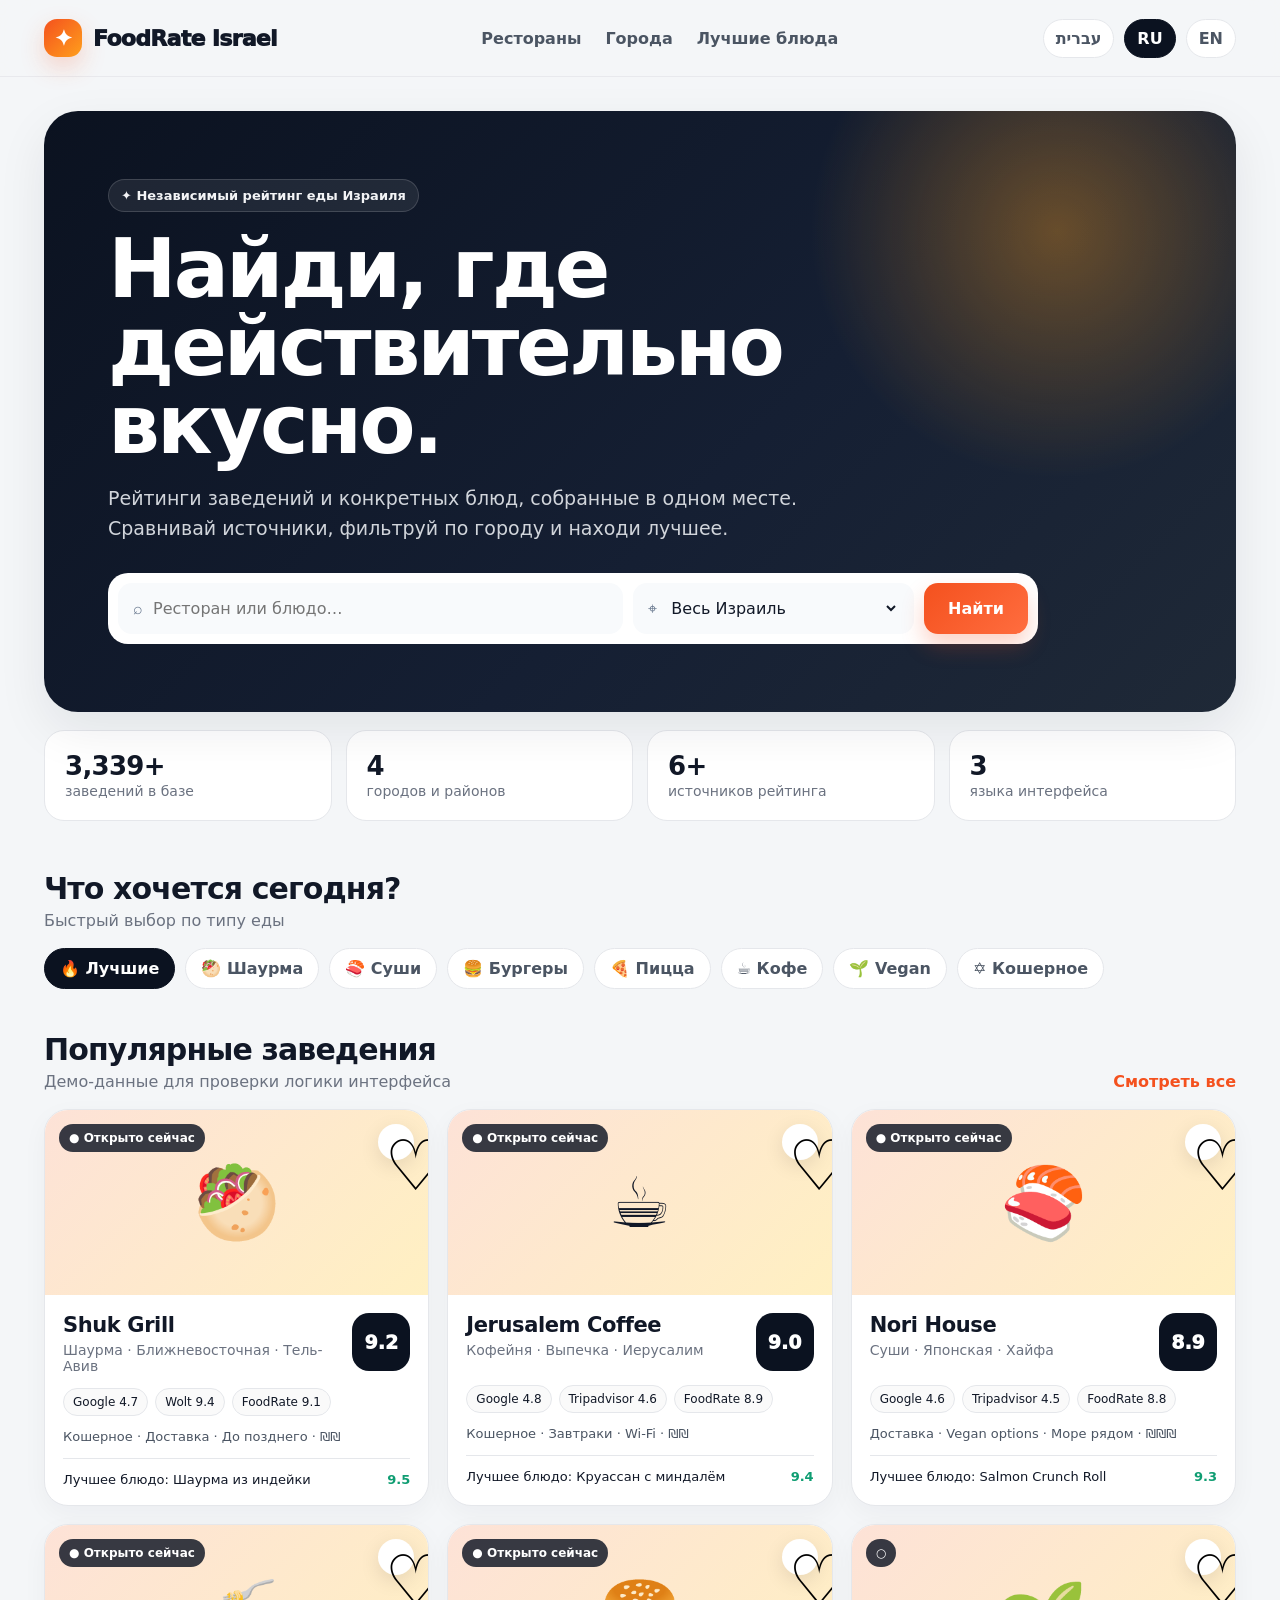
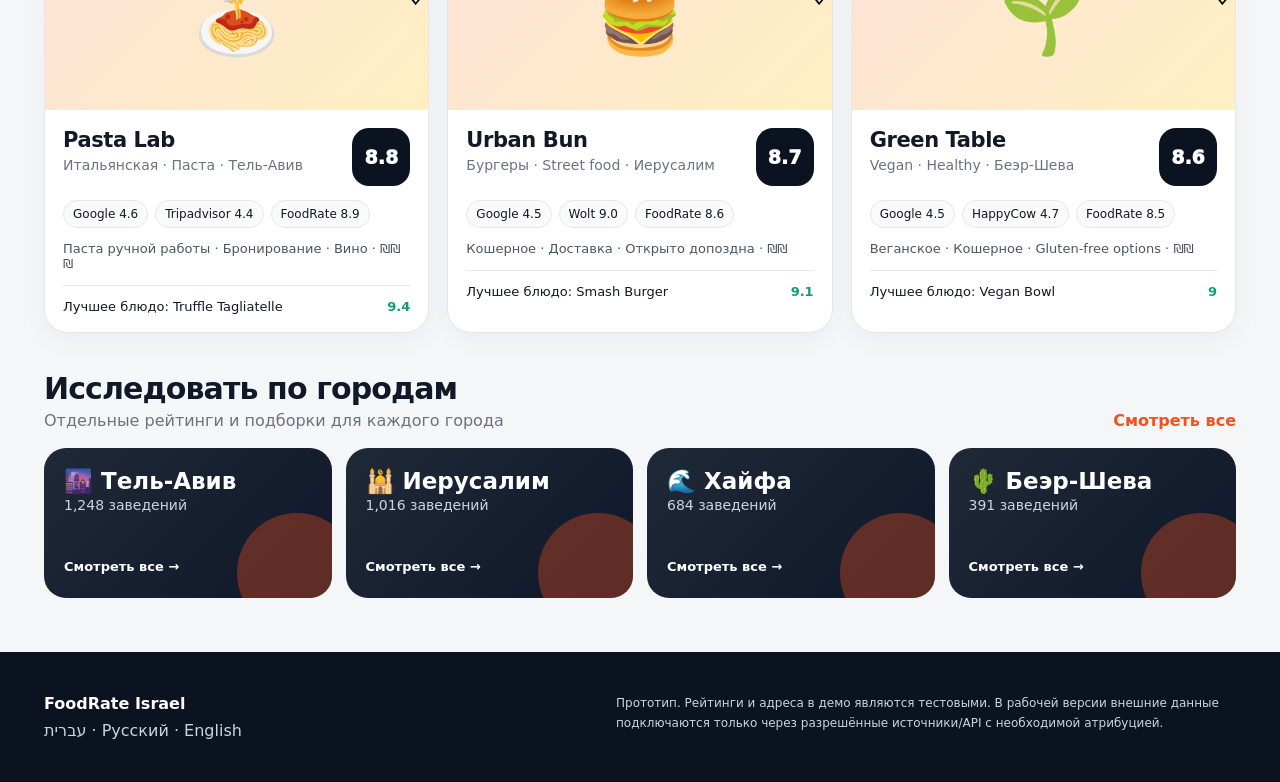
==== commit 85ffd8fe: "Load Neon backend on index.html" ====
--- a/index.html
+++ b/index.html
@@ -1 +1 @@
-<!doctype html><html><head><meta charset="utf-8"><meta name="viewport" content="width=device-width,initial-scale=1"><title>FoodRate Israel</title><meta name="description" content="Трёхъязычный каталог ресторанов и блюд Израиля"><link rel="stylesheet" href="styles.css"></head><body data-page="home"><div id="app"></div><script src="data.js"></script><script src="app.js"></script></body></html>+<!doctype html><html><head><meta charset="utf-8"><meta name="viewport" content="width=device-width,initial-scale=1"><title>FoodRate Israel</title><meta name="description" content="Трёхъязычный каталог ресторанов и блюд Израиля"><link rel="stylesheet" href="styles.css"></head><body data-page="home"><div id="app"></div><script src="backend.js"></script><script src="data.js"></script><script src="app.js"></script></body></html>
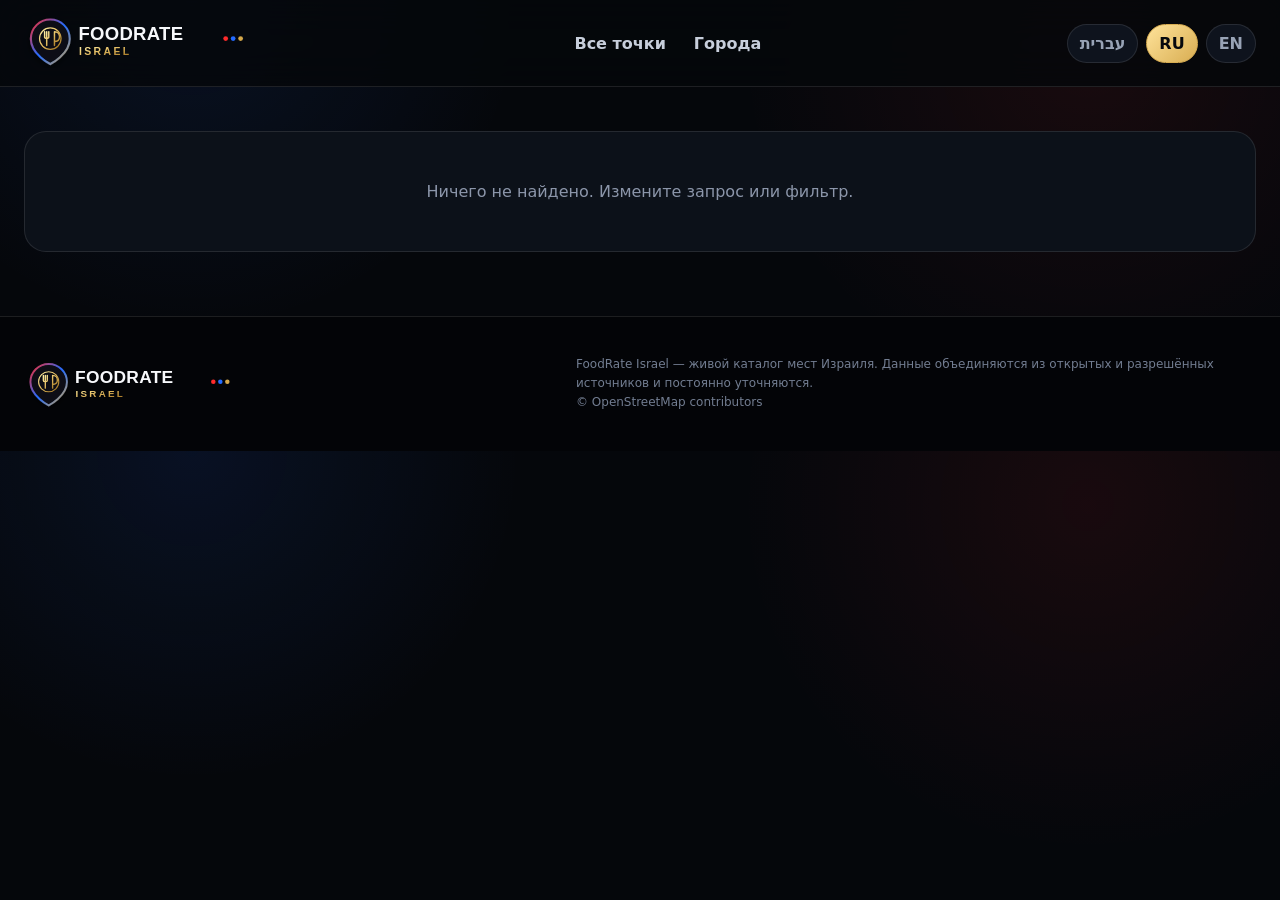
==== commit cd9cd5cf: "Refresh index.html shell for premium redesign" ====
--- a/index.html
+++ b/index.html
@@ -1 +1 @@
-<!doctype html><html><head><meta charset="utf-8"><meta name="viewport" content="width=device-width,initial-scale=1"><title>FoodRate Israel</title><meta name="description" content="Трёхъязычный каталог ресторанов и блюд Израиля"><link rel="stylesheet" href="styles.css"></head><body data-page="home"><div id="app"></div><script src="backend.js"></script><script src="data.js"></script><script src="app.js"></script></body></html>+<!doctype html><html><head><meta charset="utf-8"><meta name="viewport" content="width=device-width,initial-scale=1"><meta name="theme-color" content="#05070b"><meta name="description" content="FoodRate Israel — каталог ресторанов, магазинов и реальных мест по всему Израилю"><title>FoodRate Israel — каталог мест Израиля</title><link rel="icon" href="logo.svg" type="image/svg+xml"><link rel="stylesheet" href="styles.css"></head><body data-page="home"><div id="app"></div><script src="app.js"></script></body></html>
--- a/styles.css
+++ b/styles.css
@@ -1,20 +1,17 @@
-:root{
-  --bg:#f4f6f8;--surface:#fff;--surface2:#f9fafb;--ink:#111827;--muted:#6b7280;
-  --line:#e5e7eb;--brand:#f4511e;--brand2:#ff9f1c;--dark:#0b1220;--good:#0f9d72;
-  --shadow:0 18px 50px rgba(15,23,42,.08);--radius:24px;
-}
-*{box-sizing:border-box}html{scroll-behavior:smooth}body{margin:0;background:var(--bg);color:var(--ink);font-family:Inter,system-ui,-apple-system,BlinkMacSystemFont,"Segoe UI",Arial,sans-serif}
-a{text-decoration:none;color:inherit}button,input,select{font:inherit}button{cursor:pointer}
-.shell{max-width:1240px;margin:0 auto;padding:0 24px}.topbar{position:sticky;top:0;z-index:40;background:rgba(244,246,248,.88);backdrop-filter:blur(16px);border-bottom:1px solid rgba(229,231,235,.8)}
-.nav{height:76px;display:flex;align-items:center;justify-content:space-between;gap:20px}.brand{display:flex;align-items:center;gap:11px;font-size:22px;font-weight:950;letter-spacing:-.7px}.brandmark{width:38px;height:38px;border-radius:13px;background:linear-gradient(135deg,var(--brand),var(--brand2));display:grid;place-items:center;color:#fff;box-shadow:0 10px 25px rgba(244,81,30,.22)}
-.navlinks{display:flex;gap:24px;font-weight:700;color:#4b5563}.navtools{display:flex;align-items:center;gap:10px}.lang{border:1px solid var(--line);background:#fff;padding:9px 12px;border-radius:999px;font-weight:800;color:#4b5563}.lang.active{background:var(--dark);border-color:var(--dark);color:#fff}.iconbtn{width:40px;height:40px;border:1px solid var(--line);background:#fff;border-radius:13px;display:grid;place-items:center}
-.hero{padding:34px 0 12px}.heroPanel{background:radial-gradient(circle at 85% 20%,rgba(255,159,28,.35),transparent 22%),linear-gradient(135deg,#0b1220,#151f33 58%,#1f2937);border-radius:34px;color:#fff;padding:68px 64px;position:relative;overflow:hidden;box-shadow:var(--shadow)}.eyebrow{display:inline-flex;align-items:center;gap:8px;border:1px solid rgba(255,255,255,.15);background:rgba(255,255,255,.08);padding:8px 12px;border-radius:999px;font-size:13px;font-weight:800;color:#f3f4f6}.hero h1{font-size:clamp(44px,7vw,82px);line-height:.95;letter-spacing:-3px;margin:18px 0;max-width:850px}.hero p{font-size:19px;line-height:1.6;color:#d1d5db;max-width:760px}.searchbar{display:grid;grid-template-columns:1.8fr 1fr auto;gap:10px;background:#fff;padding:10px;border-radius:20px;max-width:930px;margin-top:30px}.field{display:flex;align-items:center;gap:10px;border-radius:14px;padding:0 15px;background:#f8fafc;color:#64748b}.field input,.field select{width:100%;border:0;outline:0;background:transparent;padding:15px 0;color:#111827}.primary{border:0;background:linear-gradient(135deg,var(--brand),#ff6d3f);color:#fff;border-radius:14px;padding:0 24px;font-weight:900;box-shadow:0 12px 22px rgba(244,81,30,.25)}
-.stats{display:grid;grid-template-columns:repeat(4,1fr);gap:14px;margin-top:18px}.stat{background:#fff;border:1px solid var(--line);border-radius:20px;padding:20px}.stat strong{display:block;font-size:26px;letter-spacing:-.7px}.stat span{color:var(--muted);font-size:14px}.section{padding:38px 0 0}.sectionHead{display:flex;align-items:end;justify-content:space-between;gap:20px;margin-bottom:18px}.sectionHead h2{font-size:30px;letter-spacing:-.9px;margin:0}.sectionHead p{margin:5px 0 0;color:var(--muted)}.link{font-weight:850;color:var(--brand)}
-.chips{display:flex;gap:10px;overflow:auto;padding-bottom:5px}.chip{white-space:nowrap;border:1px solid var(--line);background:#fff;border-radius:999px;padding:10px 15px;font-weight:800;color:#4b5563}.chip.active{background:var(--dark);border-color:var(--dark);color:#fff}
-.grid{display:grid;grid-template-columns:repeat(3,1fr);gap:18px}.card{background:#fff;border:1px solid var(--line);border-radius:24px;overflow:hidden;box-shadow:0 8px 26px rgba(15,23,42,.04);transition:.22s transform,.22s box-shadow}.card:hover{transform:translateY(-4px);box-shadow:var(--shadow)}.cover{height:185px;background:linear-gradient(135deg,#fde2d7,#fff0c2);display:flex;align-items:center;justify-content:center;font-size:70px;position:relative}.cover .badge{position:absolute;top:14px;left:14px;background:rgba(17,24,39,.84);color:#fff;border-radius:999px;padding:7px 10px;font-size:12px;font-weight:850}.save{position:absolute;right:14px;top:14px;width:36px;height:36px;border-radius:50%;border:0;background:#fff;box-shadow:0 6px 20px rgba(0,0,0,.1)}.cardbody{padding:18px}.cardtop{display:flex;justify-content:space-between;gap:14px;align-items:start}.card h3{margin:0;font-size:21px;letter-spacing:-.4px}.meta{color:var(--muted);font-size:14px;margin-top:5px}.score{min-width:58px;height:58px;border-radius:17px;background:var(--dark);color:#fff;display:grid;place-items:center;font-size:19px;font-weight:950}.sources{display:flex;gap:7px;flex-wrap:wrap;margin-top:14px}.source{border:1px solid var(--line);background:#fafafa;border-radius:999px;padding:6px 9px;font-size:12px}.tags{margin-top:13px;color:#4b5563;font-size:13px}.dishrow{margin-top:14px;border-top:1px solid var(--line);padding-top:13px;display:flex;justify-content:space-between;gap:10px;font-size:13px}.dishrow strong{color:var(--good)}
-.cityGrid{display:grid;grid-template-columns:repeat(4,1fr);gap:14px}.city{border-radius:22px;min-height:150px;padding:20px;color:#fff;background:linear-gradient(135deg,#1f2937,#0f172a);position:relative;overflow:hidden}.city:after{content:"";position:absolute;width:120px;height:120px;border-radius:50%;background:rgba(244,81,30,.35);right:-25px;bottom:-35px}.city strong{font-size:23px;display:block}.city span{color:#cbd5e1;font-size:14px}.city b{display:block;margin-top:45px;font-size:13px}
-.detailHero{padding:28px 0}.detailWrap{display:grid;grid-template-columns:1.25fr .75fr;gap:18px}.detailMain,.sideCard{background:#fff;border:1px solid var(--line);border-radius:26px;padding:28px}.restaurantTitle{display:flex;justify-content:space-between;gap:20px}.restaurantTitle h1{font-size:42px;letter-spacing:-1.4px;margin:0}.bigScore{min-width:88px;height:88px;border-radius:24px;background:var(--dark);color:#fff;display:grid;place-items:center;font-weight:950;font-size:30px}.detailMeta{margin-top:8px;color:var(--muted)}.sourceGrid{display:grid;grid-template-columns:repeat(3,1fr);gap:10px;margin-top:24px}.sourceBox{border:1px solid var(--line);border-radius:18px;padding:16px;background:#fafafa}.sourceBox strong{font-size:20px}.sourceBox span{display:block;color:var(--muted);font-size:12px;margin-top:3px}.dishGrid{display:grid;grid-template-columns:repeat(2,1fr);gap:12px}.dish{border:1px solid var(--line);border-radius:18px;padding:16px;display:flex;align-items:center;justify-content:space-between}.dish strong{font-size:16px}.pill{border-radius:999px;background:#ecfdf5;color:#047857;padding:7px 10px;font-weight:900}.review{border-top:1px solid var(--line);padding:18px 0}.review:first-child{border-top:0}.reviewHead{display:flex;justify-content:space-between}.review p{color:#4b5563;line-height:1.55}.sideCard{height:max-content}.sideCard h3{margin-top:0}.infoLine{display:flex;gap:10px;margin:13px 0;color:#4b5563}.cta{display:block;width:100%;border:0;border-radius:14px;padding:14px;font-weight:900;margin-top:10px}.cta.dark{background:var(--dark);color:#fff}.cta.light{background:#f3f4f6;color:#111827}.filterPanel{display:grid;grid-template-columns:repeat(4,1fr);gap:10px;margin-bottom:18px}.filterPanel select{border:1px solid var(--line);background:#fff;border-radius:14px;padding:12px}.empty{background:#fff;border:1px solid var(--line);border-radius:24px;padding:50px;text-align:center;color:var(--muted)}
-.footer{margin-top:54px;background:#0b1220;color:#cbd5e1}.footerIn{padding:42px 24px;display:flex;justify-content:space-between;gap:30px}.footer strong{color:#fff}.legal{font-size:12px;max-width:620px;line-height:1.6}
-[dir="rtl"] .cardtop,[dir="rtl"] .sectionHead,[dir="rtl"] .restaurantTitle,[dir="rtl"] .reviewHead{direction:rtl}[dir="rtl"] .cover .badge{left:auto;right:14px}[dir="rtl"] .save{right:auto;left:14px}
-@media(max-width:980px){.grid{grid-template-columns:repeat(2,1fr)}.cityGrid{grid-template-columns:repeat(2,1fr)}.searchbar{grid-template-columns:1fr}.primary{padding:15px}.detailWrap{grid-template-columns:1fr}.sourceGrid{grid-template-columns:repeat(2,1fr)}.filterPanel{grid-template-columns:repeat(2,1fr)}.navlinks{display:none}}
-@media(max-width:620px){.shell{padding:0 14px}.nav{height:68px}.brand{font-size:18px}.heroPanel{padding:42px 22px;border-radius:24px}.hero h1{font-size:44px;letter-spacing:-1.8px}.hero p{font-size:16px}.stats{grid-template-columns:repeat(2,1fr)}.grid,.cityGrid,.dishGrid{grid-template-columns:1fr}.sectionHead{align-items:start}.sourceGrid{grid-template-columns:1fr}.filterPanel{grid-template-columns:1fr}.restaurantTitle h1{font-size:32px}.footerIn{flex-direction:column}.lang{padding:8px 9px;font-size:12px}}+:root{--bg:#05070b;--panel:#0b0f17;--panel2:#101621;--ink:#f7f8fb;--muted:#8c96aa;--line:rgba(255,255,255,.10);--red:#ff2d38;--blue:#246bff;--gold:#d8ad52;--gold2:#ffe39a;--shadow:0 24px 70px rgba(0,0,0,.46)}
+*{box-sizing:border-box}html{scroll-behavior:smooth}body{margin:0;background:radial-gradient(circle at 15% 0,rgba(36,107,255,.10),transparent 28%),radial-gradient(circle at 85% 12%,rgba(255,45,56,.08),transparent 30%),var(--bg);color:var(--ink);font-family:Inter,system-ui,-apple-system,BlinkMacSystemFont,"Segoe UI",Arial,sans-serif}a{text-decoration:none;color:inherit}button,input,select{font:inherit}.shell{max-width:1320px;margin:auto;padding:0 24px}
+.topbar{position:sticky;top:0;z-index:50;background:rgba(5,7,11,.86);backdrop-filter:blur(20px);border-bottom:1px solid var(--line)}.nav{height:86px;display:flex;align-items:center;justify-content:space-between;gap:24px}.brandLogo{width:245px;height:58px;object-fit:contain;object-position:left center}.navlinks{display:flex;gap:28px;color:#c7cedb;font-weight:800}.navlinks a:hover,.link{color:var(--gold2)}.navtools{display:flex;gap:8px}.lang{border:1px solid var(--line);background:#0e131d;color:#98a3b6;padding:9px 12px;border-radius:999px;font-weight:900;cursor:pointer}.lang.active{color:#06080d;border-color:var(--gold);background:linear-gradient(135deg,var(--gold2),var(--gold))}
+.hero{padding:38px 0 8px}.heroPanel{min-height:590px;position:relative;overflow:hidden;border-radius:36px;padding:70px;background:linear-gradient(145deg,#080b11,#0c1320 58%,#080a10);border:1px solid rgba(216,173,82,.28);box-shadow:var(--shadow);display:flex;flex-direction:column;justify-content:center}.heroPanel:after{content:"";position:absolute;inset:0;background:linear-gradient(115deg,transparent 50%,rgba(216,173,82,.035));pointer-events:none}.heroGlow{position:absolute;border-radius:50%;filter:blur(2px);opacity:.72}.heroGlow.red{width:380px;height:380px;background:radial-gradient(circle,rgba(255,45,56,.30),transparent 68%);right:-80px;top:-90px}.heroGlow.blue{width:460px;height:460px;background:radial-gradient(circle,rgba(36,107,255,.26),transparent 68%);right:90px;bottom:-240px}.eyebrow{position:relative;z-index:2;display:inline-flex;width:max-content;align-items:center;gap:9px;border:1px solid rgba(216,173,82,.38);background:rgba(216,173,82,.07);color:var(--gold2);border-radius:999px;padding:9px 13px;font-size:12px;font-weight:950;letter-spacing:1px}.eyebrow i{width:7px;height:7px;background:var(--red);border-radius:50%;box-shadow:0 0 16px var(--red)}.heroLogo{position:relative;z-index:2;width:min(460px,80%);margin:22px 0 10px}.hero h1{position:relative;z-index:2;font-size:clamp(44px,6.2vw,78px);line-height:.98;letter-spacing:-2.8px;margin:10px 0 18px;max-width:920px}.hero p{position:relative;z-index:2;max-width:850px;color:#aeb7c8;font-size:19px;line-height:1.65}
+.searchbar{position:relative;z-index:2;display:grid;grid-template-columns:1.7fr 1fr auto;gap:10px;background:rgba(9,13,20,.88);border:1px solid rgba(255,255,255,.11);padding:10px;border-radius:20px;max-width:980px;margin-top:28px;box-shadow:0 18px 40px rgba(0,0,0,.25)}.field{display:flex;align-items:center;gap:10px;padding:0 15px;background:#111824;border:1px solid rgba(255,255,255,.07);border-radius:14px;color:var(--gold)}.field input,.field select,.filterPanel input,.filterPanel select{width:100%;border:0;outline:0;background:transparent;color:#f8fafc;padding:15px 0}.field select option,.filterPanel select option{background:#0d121a;color:#fff}.primary{border:0;border-radius:14px;padding:0 26px;background:linear-gradient(135deg,#b67a18,var(--gold2) 52%,#c3902d);color:#080a0f;font-weight:950;cursor:pointer;box-shadow:0 12px 28px rgba(216,173,82,.18)}
+.stats{display:grid;grid-template-columns:repeat(4,1fr);gap:13px;margin-top:16px}.stat{background:linear-gradient(160deg,#0b1018,#090d14);border:1px solid var(--line);border-radius:20px;padding:22px}.stat strong{display:block;color:var(--gold2);font-size:29px;letter-spacing:-1px}.stat span{color:#8d98aa;font-size:13px}
+.section{padding:44px 0 0}.sectionHead{display:flex;justify-content:space-between;align-items:end;gap:20px;margin-bottom:20px}.sectionHead h2{font-size:32px;margin:3px 0;letter-spacing:-.9px}.sectionHead p{color:var(--muted);margin:5px 0 0}.goldKicker{color:var(--gold);font-weight:950;font-size:11px;letter-spacing:2px;text-transform:uppercase}
+.categoryGrid{display:grid;grid-template-columns:repeat(4,1fr);gap:13px}.categoryTile{min-height:112px;display:flex;align-items:center;gap:14px;padding:20px;border-radius:20px;background:linear-gradient(145deg,#0b1018,#111725);border:1px solid var(--line);transition:.22s}.categoryTile:hover{transform:translateY(-3px);border-color:rgba(216,173,82,.45);box-shadow:0 18px 35px rgba(0,0,0,.3)}.categoryTile span{font-size:32px}.categoryTile strong{font-size:16px}
+.grid{display:grid;grid-template-columns:repeat(3,1fr);gap:18px}.card{overflow:hidden;background:linear-gradient(160deg,#0d131d,#090d14);border:1px solid var(--line);border-radius:24px;box-shadow:0 16px 35px rgba(0,0,0,.22);transition:.25s}.card:hover{transform:translateY(-5px);border-color:rgba(216,173,82,.42);box-shadow:0 26px 50px rgba(0,0,0,.38)}.cover{height:230px;position:relative;overflow:hidden;background:#101722}.cover:after{content:"";position:absolute;inset:auto 0 0;height:50%;background:linear-gradient(transparent,rgba(4,6,10,.72));pointer-events:none}.cover img{width:100%;height:100%;object-fit:cover;display:block;transition:.35s}.card:hover .cover img{transform:scale(1.045)}.badge{position:absolute;z-index:3;top:14px;left:14px;background:rgba(6,9,14,.84);border:1px solid rgba(216,173,82,.38);color:var(--gold2);padding:7px 10px;border-radius:999px;font-size:11px;font-weight:900;backdrop-filter:blur(8px)}.cardbody{padding:19px}.cardtop{display:flex;justify-content:space-between;gap:12px}.card h3{font-size:21px;margin:0}.meta,.tags{color:var(--muted);font-size:13px;margin-top:6px}.liveDot,.livePill{color:#fff;background:linear-gradient(135deg,var(--red),#9f1018);padding:6px 8px;border-radius:999px;font-size:10px;font-weight:950;letter-spacing:.6px;height:max-content}.dishrow{display:flex;justify-content:space-between;border-top:1px solid var(--line);margin-top:15px;padding-top:14px;color:#d9dfeb;font-size:13px}.dishrow strong{color:var(--gold)}
+.cityGrid{display:grid;grid-template-columns:repeat(4,1fr);gap:14px}.city{min-height:155px;border-radius:22px;padding:20px;background:radial-gradient(circle at 92% 15%,rgba(36,107,255,.22),transparent 34%),linear-gradient(145deg,#0c111a,#111725);border:1px solid var(--line);display:flex;flex-direction:column}.cityPin{color:var(--red);font-size:13px}.city strong{font-size:22px;margin-top:8px}.city span:not(.cityPin){color:var(--muted);font-size:13px}.city b{margin-top:auto;color:var(--gold2);font-size:12px}
+.filterPanel{display:grid;grid-template-columns:1.4fr 1fr 1fr auto;gap:10px;padding:11px;border:1px solid var(--line);background:#0b1018;border-radius:20px;margin-bottom:22px}.filterPanel input,.filterPanel select{background:#111824!important;border:1px solid rgba(255,255,255,.07)!important;border-radius:14px!important;padding:14px!important}
+.detailHero{padding:32px 0}.detailWrap{display:grid;grid-template-columns:1.35fr .65fr;gap:20px;margin-top:16px}.detailMain,.sideCard{background:linear-gradient(160deg,#0d131d,#090d14);border:1px solid var(--line);border-radius:26px;padding:27px}.detailPhoto{height:410px;border-radius:20px;overflow:hidden;margin:-5px -5px 28px;background:#101722}.detailPhoto img{width:100%;height:100%;object-fit:cover}.restaurantTitle{display:flex;justify-content:space-between;gap:20px}.restaurantTitle h1{font-size:42px;margin:7px 0 0;letter-spacing:-1.3px}.detailMeta{color:var(--muted);margin-top:6px}.sideCard{height:max-content;position:sticky;top:108px}.sideCard h3{margin:0 0 18px}.infoLine{display:flex;gap:12px;color:#aeb7c8;margin:16px 0;word-break:break-word}.infoLine b{color:var(--gold)}.infoLine strong{color:#fff}.navTitle{margin-top:28px!important}.navButtons{display:grid;grid-template-columns:1fr 1fr;gap:10px}.navBtn{display:flex;align-items:center;justify-content:center;gap:8px;padding:14px 10px;border-radius:14px;font-weight:950;border:1px solid var(--line)}.navBtn span{width:25px;height:25px;border-radius:8px;display:grid;place-items:center;font-size:12px}.navBtn.google{background:#f7f8fb;color:#111}.navBtn.google span{background:linear-gradient(135deg,#4285f4,#34a853);color:#fff}.navBtn.waze{background:#22b8f0;color:#06111a}.navBtn.waze span{background:#fff;color:#0aa2d8}
+.subTitle,.galleryTitle{margin:30px 0 14px}.sourceGrid{display:grid;grid-template-columns:repeat(3,1fr);gap:10px}.sourceBox{background:#0a0f17;border:1px solid var(--line);border-radius:16px;padding:14px}.sourceBox strong{color:var(--gold2)}.sourceBox span{display:block;color:var(--muted);font-size:11px;margin-top:4px;word-break:break-all}.photoGallery{display:grid;grid-template-columns:repeat(3,1fr);gap:10px}.galleryItem{height:150px;border-radius:15px;overflow:hidden;border:1px solid var(--line)}.galleryItem img{width:100%;height:100%;object-fit:cover}.noPhoto{width:100%;height:100%;display:flex;flex-direction:column;align-items:center;justify-content:center;gap:8px;background:radial-gradient(circle at 50% 20%,rgba(36,107,255,.22),transparent 45%),#0d121a;color:#fff}.noPhoto span{font-size:50px}.noPhoto small{color:var(--muted);font-weight:800}.cityHero{padding:48px;border-radius:30px;background:radial-gradient(circle at 86% 25%,rgba(255,45,56,.18),transparent 30%),linear-gradient(145deg,#0a0f17,#111827);border:1px solid rgba(216,173,82,.25)}.cityHero h1{font-size:clamp(46px,7vw,74px);margin:8px 0}.cityHero p{color:var(--muted)}
+.empty{background:#0c1119;border:1px solid var(--line);border-radius:22px;padding:50px;text-align:center;color:var(--muted)}.footer{margin-top:64px;border-top:1px solid var(--line);background:#030407}.footerIn{padding:38px 24px;display:flex;align-items:center;justify-content:space-between;gap:30px}.footerLogo{width:230px}.legal{max-width:680px;color:#727d91;font-size:12px;line-height:1.6}
+[dir="rtl"] .badge{left:auto;right:14px}[dir="rtl"] .brandLogo{object-position:right center}
+@media(max-width:1000px){.navlinks{display:none}.categoryGrid{grid-template-columns:repeat(2,1fr)}.grid{grid-template-columns:repeat(2,1fr)}.cityGrid{grid-template-columns:repeat(2,1fr)}.detailWrap{grid-template-columns:1fr}.sideCard{position:static}.filterPanel{grid-template-columns:1fr 1fr}.searchbar{grid-template-columns:1fr}.primary{padding:15px}.stats{grid-template-columns:repeat(2,1fr)}}
+@media(max-width:640px){.shell{padding:0 14px}.nav{height:72px}.brandLogo{width:175px}.heroPanel{padding:38px 22px;min-height:520px;border-radius:26px}.hero h1{font-size:45px}.hero p{font-size:16px}.heroLogo{width:90%}.categoryGrid,.grid,.cityGrid,.filterPanel{grid-template-columns:1fr}.cover{height:235px}.detailPhoto{height:260px}.restaurantTitle h1{font-size:32px}.sourceGrid{grid-template-columns:1fr}.photoGallery{grid-template-columns:repeat(2,1fr)}.galleryItem{height:120px}.navButtons{grid-template-columns:1fr}.footerIn{flex-direction:column;align-items:flex-start}.lang{padding:7px 8px;font-size:11px}}
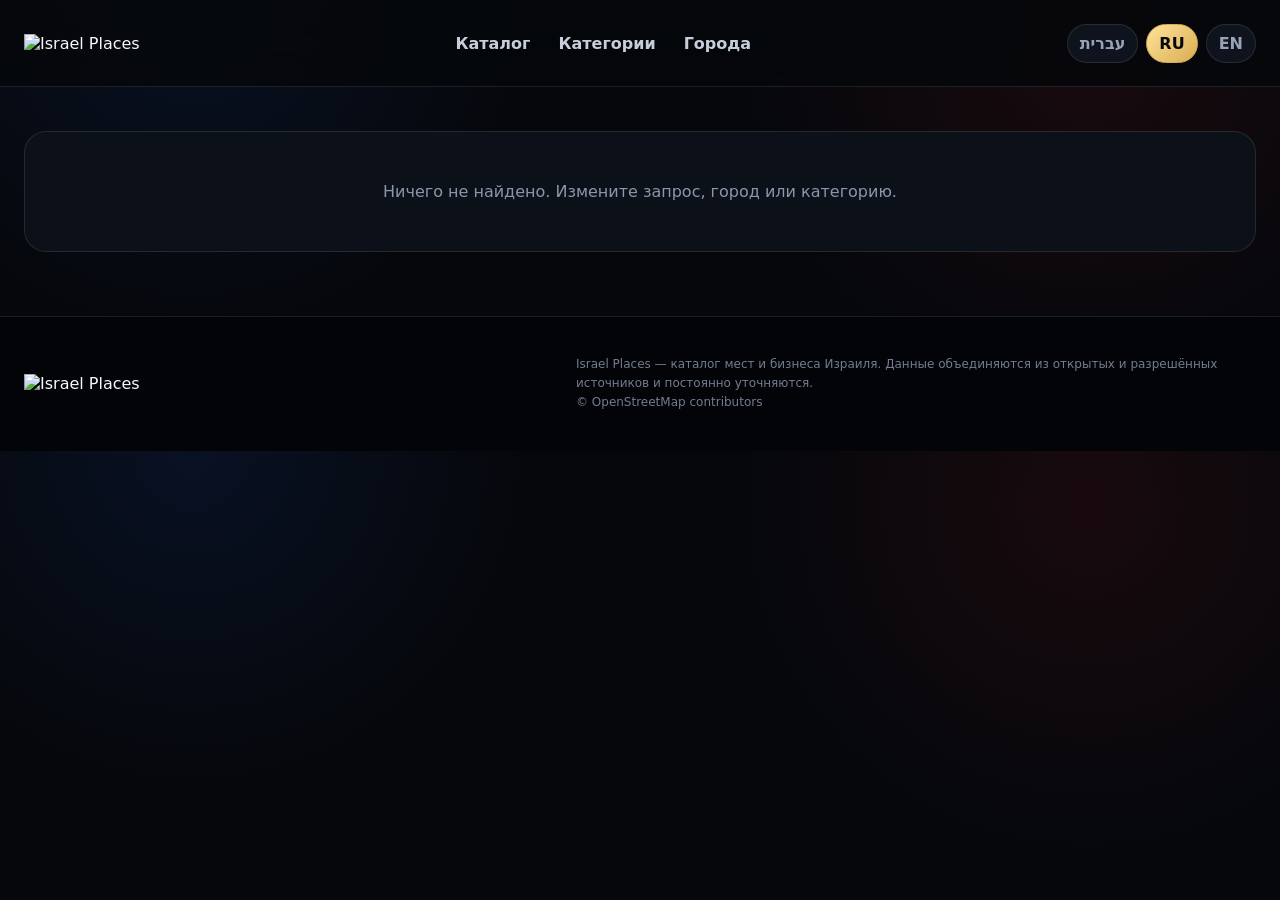
==== commit 94149108: "Rename homepage to Israel Places" ====
--- a/index.html
+++ b/index.html
@@ -1 +1 @@
-<!doctype html><html><head><meta charset="utf-8"><meta name="viewport" content="width=device-width,initial-scale=1"><meta name="theme-color" content="#05070b"><meta name="description" content="FoodRate Israel — каталог ресторанов, магазинов и реальных мест по всему Израилю"><title>FoodRate Israel — каталог мест Израиля</title><link rel="icon" href="logo.svg" type="image/svg+xml"><link rel="stylesheet" href="styles.css"></head><body data-page="home"><div id="app"></div><script src="app.js"></script></body></html>+<!doctype html><html><head><meta charset="utf-8"><meta name="viewport" content="width=device-width,initial-scale=1"><meta name="theme-color" content="#05070b"><meta name="description" content="Israel Places — каталог мест и бизнеса по всему Израилю: рестораны, магазины, аптеки, отели, сервисы и навигация"><title>Israel Places — каталог мест и бизнеса Израиля</title><link rel="icon" href="logo.svg" type="image/svg+xml"><link rel="stylesheet" href="styles.css"></head><body data-page="home"><div id="app"></div><script src="app.js"></script></body></html>
--- a/styles.css
+++ b/styles.css
@@ -14,4 +14,24 @@
 .empty{background:#0c1119;border:1px solid var(--line);border-radius:22px;padding:50px;text-align:center;color:var(--muted)}.footer{margin-top:64px;border-top:1px solid var(--line);background:#030407}.footerIn{padding:38px 24px;display:flex;align-items:center;justify-content:space-between;gap:30px}.footerLogo{width:230px}.legal{max-width:680px;color:#727d91;font-size:12px;line-height:1.6}
 [dir="rtl"] .badge{left:auto;right:14px}[dir="rtl"] .brandLogo{object-position:right center}
 @media(max-width:1000px){.navlinks{display:none}.categoryGrid{grid-template-columns:repeat(2,1fr)}.grid{grid-template-columns:repeat(2,1fr)}.cityGrid{grid-template-columns:repeat(2,1fr)}.detailWrap{grid-template-columns:1fr}.sideCard{position:static}.filterPanel{grid-template-columns:1fr 1fr}.searchbar{grid-template-columns:1fr}.primary{padding:15px}.stats{grid-template-columns:repeat(2,1fr)}}
-@media(max-width:640px){.shell{padding:0 14px}.nav{height:72px}.brandLogo{width:175px}.heroPanel{padding:38px 22px;min-height:520px;border-radius:26px}.hero h1{font-size:45px}.hero p{font-size:16px}.heroLogo{width:90%}.categoryGrid,.grid,.cityGrid,.filterPanel{grid-template-columns:1fr}.cover{height:235px}.detailPhoto{height:260px}.restaurantTitle h1{font-size:32px}.sourceGrid{grid-template-columns:1fr}.photoGallery{grid-template-columns:repeat(2,1fr)}.galleryItem{height:120px}.navButtons{grid-template-columns:1fr}.footerIn{flex-direction:column;align-items:flex-start}.lang{padding:7px 8px;font-size:11px}}+@media(max-width:640px){.shell{padding:0 14px}.nav{height:72px}.brandLogo{width:175px}.heroPanel{padding:38px 22px;min-height:520px;border-radius:26px}.hero h1{font-size:45px}.hero p{font-size:16px}.heroLogo{width:90%}.categoryGrid,.grid,.cityGrid,.filterPanel{grid-template-columns:1fr}.cover{height:235px}.detailPhoto{height:260px}.restaurantTitle h1{font-size:32px}.sourceGrid{grid-template-columns:1fr}.photoGallery{grid-template-columns:repeat(2,1fr)}.galleryItem{height:120px}.navButtons{grid-template-columns:1fr}.footerIn{flex-direction:column;align-items:flex-start}.lang{padding:7px 8px;font-size:11px}}
+.pager{display:grid;grid-template-columns:1fr auto 1fr;align-items:center;gap:14px;margin:30px 0 8px}.pager strong{text-align:center;color:var(--gold2);font-size:13px}.pageBtn{justify-self:start;display:inline-flex;padding:11px 15px;border-radius:999px;border:1px solid rgba(216,173,82,.35);background:#0d131d;color:var(--gold2);font-weight:900;font-size:13px}.pageBtn:last-child{justify-self:end}.pageBtn:hover{background:rgba(216,173,82,.10);border-color:var(--gold)}@media(max-width:640px){.pager{grid-template-columns:1fr 1fr}.pager strong{grid-column:1/-1;grid-row:1}.pageBtn{grid-row:2}}
+
+/* Israel Places clarity pass */
+.heroPanel{min-height:560px;padding-top:64px;padding-bottom:64px}
+.heroCrumb{position:relative;z-index:2;color:#75839a;font-size:11px;font-weight:900;letter-spacing:1.3px;margin-bottom:16px;text-transform:uppercase}
+.heroCrumb span{color:var(--gold);padding:0 7px}
+.heroLine{position:relative;z-index:2;margin-top:4px;color:#d6b66d;font-size:12px;font-weight:900;letter-spacing:1.4px}
+.searchMain input{font-size:16px}
+.orientationCard{margin-top:16px;border:1px solid rgba(216,173,82,.23);background:linear-gradient(135deg,rgba(14,20,31,.98),rgba(8,11,17,.98));border-radius:24px;padding:25px 27px;display:grid;grid-template-columns:1.4fr 1fr;gap:24px;align-items:center;box-shadow:0 18px 40px rgba(0,0,0,.24)}
+.orientationLabel{color:var(--gold);font-size:10px;font-weight:950;letter-spacing:2px}
+.orientationCard h2{font-size:26px;margin:7px 0 7px}
+.orientationCard p{color:var(--muted);margin:0;line-height:1.55;max-width:760px}
+.orientationSteps{display:grid;gap:8px}
+.orientationSteps span{display:flex;align-items:center;min-height:43px;padding:0 14px;border:1px solid var(--line);border-radius:13px;background:#0b111b;color:#dce2ed;font-size:13px;font-weight:850}
+.orientationSteps span:before{content:"";width:7px;height:7px;border-radius:50%;background:var(--gold);box-shadow:0 0 12px rgba(216,173,82,.6);margin-right:10px}
+[dir="rtl"] .orientationSteps span:before{margin-right:0;margin-left:10px}
+.categoryTile{position:relative;overflow:hidden}.categoryTile:after{content:"→";position:absolute;right:16px;color:var(--gold);font-weight:950;opacity:.8}
+[dir="rtl"] .categoryTile:after{right:auto;left:16px;transform:rotate(180deg)}
+@media(max-width:900px){.orientationCard{grid-template-columns:1fr}}
+@media(max-width:640px){.heroPanel{min-height:auto}.orientationCard{padding:20px}.orientationCard h2{font-size:22px}.heroLine{line-height:1.7}.heroCrumb{font-size:9px}}
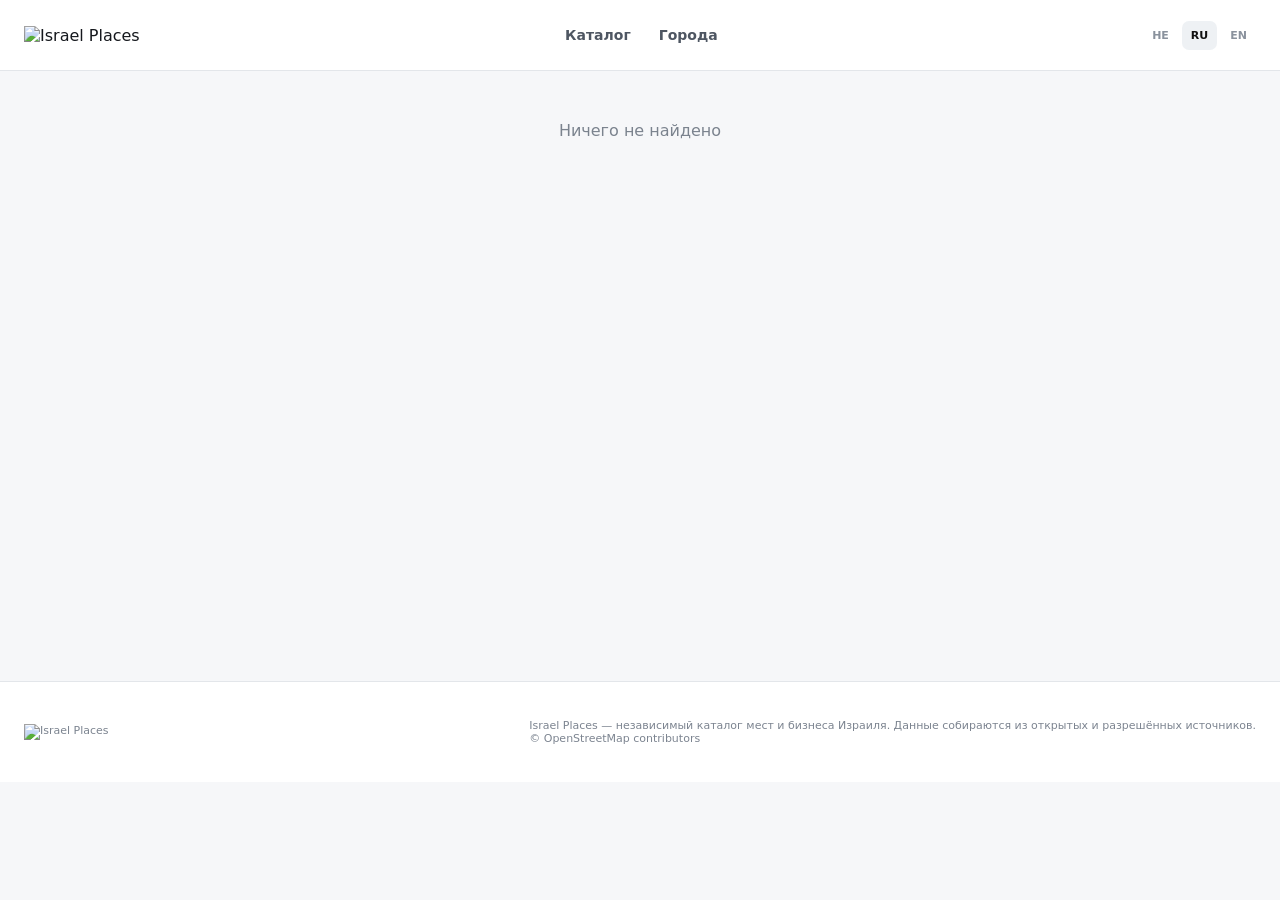
==== commit a26a4911: "Update homepage shell for map UI" ====
--- a/index.html
+++ b/index.html
@@ -1 +1 @@
-<!doctype html><html><head><meta charset="utf-8"><meta name="viewport" content="width=device-width,initial-scale=1"><meta name="theme-color" content="#05070b"><meta name="description" content="Israel Places — каталог мест и бизнеса по всему Израилю: рестораны, магазины, аптеки, отели, сервисы и навигация"><title>Israel Places — каталог мест и бизнеса Израиля</title><link rel="icon" href="logo.svg" type="image/svg+xml"><link rel="stylesheet" href="styles.css"></head><body data-page="home"><div id="app"></div><script src="app.js"></script></body></html>+<!doctype html><html><head><meta charset="utf-8"><meta name="viewport" content="width=device-width,initial-scale=1"><meta name="theme-color" content="#ffffff"><meta name="description" content="Israel Places — каталог мест и бизнеса Израиля"><title>Israel Places — места и бизнесы Израиля</title><link rel="icon" href="logo.svg" type="image/svg+xml"><link rel="stylesheet" href="https://unpkg.com/leaflet@1.9.4/dist/leaflet.css" integrity="sha256-p4NxAoJBhIINfQ3ynZcH9UV7scQm+zMZrGQ0JkYvM6M=" crossorigin=""><link rel="stylesheet" href="styles.css"></head><body data-page="home"><div id="app"></div><script src="https://unpkg.com/leaflet@1.9.4/dist/leaflet.js" integrity="sha256-20nQCchB9co0qIjJZRGuk2/Z9VM+kNiyxNV1lvTlZBo=" crossorigin=""></script><script src="app.js"></script></body></html>
--- a/styles.css
+++ b/styles.css
@@ -1,37 +1,18 @@
-:root{--bg:#05070b;--panel:#0b0f17;--panel2:#101621;--ink:#f7f8fb;--muted:#8c96aa;--line:rgba(255,255,255,.10);--red:#ff2d38;--blue:#246bff;--gold:#d8ad52;--gold2:#ffe39a;--shadow:0 24px 70px rgba(0,0,0,.46)}
-*{box-sizing:border-box}html{scroll-behavior:smooth}body{margin:0;background:radial-gradient(circle at 15% 0,rgba(36,107,255,.10),transparent 28%),radial-gradient(circle at 85% 12%,rgba(255,45,56,.08),transparent 30%),var(--bg);color:var(--ink);font-family:Inter,system-ui,-apple-system,BlinkMacSystemFont,"Segoe UI",Arial,sans-serif}a{text-decoration:none;color:inherit}button,input,select{font:inherit}.shell{max-width:1320px;margin:auto;padding:0 24px}
-.topbar{position:sticky;top:0;z-index:50;background:rgba(5,7,11,.86);backdrop-filter:blur(20px);border-bottom:1px solid var(--line)}.nav{height:86px;display:flex;align-items:center;justify-content:space-between;gap:24px}.brandLogo{width:245px;height:58px;object-fit:contain;object-position:left center}.navlinks{display:flex;gap:28px;color:#c7cedb;font-weight:800}.navlinks a:hover,.link{color:var(--gold2)}.navtools{display:flex;gap:8px}.lang{border:1px solid var(--line);background:#0e131d;color:#98a3b6;padding:9px 12px;border-radius:999px;font-weight:900;cursor:pointer}.lang.active{color:#06080d;border-color:var(--gold);background:linear-gradient(135deg,var(--gold2),var(--gold))}
-.hero{padding:38px 0 8px}.heroPanel{min-height:590px;position:relative;overflow:hidden;border-radius:36px;padding:70px;background:linear-gradient(145deg,#080b11,#0c1320 58%,#080a10);border:1px solid rgba(216,173,82,.28);box-shadow:var(--shadow);display:flex;flex-direction:column;justify-content:center}.heroPanel:after{content:"";position:absolute;inset:0;background:linear-gradient(115deg,transparent 50%,rgba(216,173,82,.035));pointer-events:none}.heroGlow{position:absolute;border-radius:50%;filter:blur(2px);opacity:.72}.heroGlow.red{width:380px;height:380px;background:radial-gradient(circle,rgba(255,45,56,.30),transparent 68%);right:-80px;top:-90px}.heroGlow.blue{width:460px;height:460px;background:radial-gradient(circle,rgba(36,107,255,.26),transparent 68%);right:90px;bottom:-240px}.eyebrow{position:relative;z-index:2;display:inline-flex;width:max-content;align-items:center;gap:9px;border:1px solid rgba(216,173,82,.38);background:rgba(216,173,82,.07);color:var(--gold2);border-radius:999px;padding:9px 13px;font-size:12px;font-weight:950;letter-spacing:1px}.eyebrow i{width:7px;height:7px;background:var(--red);border-radius:50%;box-shadow:0 0 16px var(--red)}.heroLogo{position:relative;z-index:2;width:min(460px,80%);margin:22px 0 10px}.hero h1{position:relative;z-index:2;font-size:clamp(44px,6.2vw,78px);line-height:.98;letter-spacing:-2.8px;margin:10px 0 18px;max-width:920px}.hero p{position:relative;z-index:2;max-width:850px;color:#aeb7c8;font-size:19px;line-height:1.65}
-.searchbar{position:relative;z-index:2;display:grid;grid-template-columns:1.7fr 1fr auto;gap:10px;background:rgba(9,13,20,.88);border:1px solid rgba(255,255,255,.11);padding:10px;border-radius:20px;max-width:980px;margin-top:28px;box-shadow:0 18px 40px rgba(0,0,0,.25)}.field{display:flex;align-items:center;gap:10px;padding:0 15px;background:#111824;border:1px solid rgba(255,255,255,.07);border-radius:14px;color:var(--gold)}.field input,.field select,.filterPanel input,.filterPanel select{width:100%;border:0;outline:0;background:transparent;color:#f8fafc;padding:15px 0}.field select option,.filterPanel select option{background:#0d121a;color:#fff}.primary{border:0;border-radius:14px;padding:0 26px;background:linear-gradient(135deg,#b67a18,var(--gold2) 52%,#c3902d);color:#080a0f;font-weight:950;cursor:pointer;box-shadow:0 12px 28px rgba(216,173,82,.18)}
-.stats{display:grid;grid-template-columns:repeat(4,1fr);gap:13px;margin-top:16px}.stat{background:linear-gradient(160deg,#0b1018,#090d14);border:1px solid var(--line);border-radius:20px;padding:22px}.stat strong{display:block;color:var(--gold2);font-size:29px;letter-spacing:-1px}.stat span{color:#8d98aa;font-size:13px}
-.section{padding:44px 0 0}.sectionHead{display:flex;justify-content:space-between;align-items:end;gap:20px;margin-bottom:20px}.sectionHead h2{font-size:32px;margin:3px 0;letter-spacing:-.9px}.sectionHead p{color:var(--muted);margin:5px 0 0}.goldKicker{color:var(--gold);font-weight:950;font-size:11px;letter-spacing:2px;text-transform:uppercase}
-.categoryGrid{display:grid;grid-template-columns:repeat(4,1fr);gap:13px}.categoryTile{min-height:112px;display:flex;align-items:center;gap:14px;padding:20px;border-radius:20px;background:linear-gradient(145deg,#0b1018,#111725);border:1px solid var(--line);transition:.22s}.categoryTile:hover{transform:translateY(-3px);border-color:rgba(216,173,82,.45);box-shadow:0 18px 35px rgba(0,0,0,.3)}.categoryTile span{font-size:32px}.categoryTile strong{font-size:16px}
-.grid{display:grid;grid-template-columns:repeat(3,1fr);gap:18px}.card{overflow:hidden;background:linear-gradient(160deg,#0d131d,#090d14);border:1px solid var(--line);border-radius:24px;box-shadow:0 16px 35px rgba(0,0,0,.22);transition:.25s}.card:hover{transform:translateY(-5px);border-color:rgba(216,173,82,.42);box-shadow:0 26px 50px rgba(0,0,0,.38)}.cover{height:230px;position:relative;overflow:hidden;background:#101722}.cover:after{content:"";position:absolute;inset:auto 0 0;height:50%;background:linear-gradient(transparent,rgba(4,6,10,.72));pointer-events:none}.cover img{width:100%;height:100%;object-fit:cover;display:block;transition:.35s}.card:hover .cover img{transform:scale(1.045)}.badge{position:absolute;z-index:3;top:14px;left:14px;background:rgba(6,9,14,.84);border:1px solid rgba(216,173,82,.38);color:var(--gold2);padding:7px 10px;border-radius:999px;font-size:11px;font-weight:900;backdrop-filter:blur(8px)}.cardbody{padding:19px}.cardtop{display:flex;justify-content:space-between;gap:12px}.card h3{font-size:21px;margin:0}.meta,.tags{color:var(--muted);font-size:13px;margin-top:6px}.liveDot,.livePill{color:#fff;background:linear-gradient(135deg,var(--red),#9f1018);padding:6px 8px;border-radius:999px;font-size:10px;font-weight:950;letter-spacing:.6px;height:max-content}.dishrow{display:flex;justify-content:space-between;border-top:1px solid var(--line);margin-top:15px;padding-top:14px;color:#d9dfeb;font-size:13px}.dishrow strong{color:var(--gold)}
-.cityGrid{display:grid;grid-template-columns:repeat(4,1fr);gap:14px}.city{min-height:155px;border-radius:22px;padding:20px;background:radial-gradient(circle at 92% 15%,rgba(36,107,255,.22),transparent 34%),linear-gradient(145deg,#0c111a,#111725);border:1px solid var(--line);display:flex;flex-direction:column}.cityPin{color:var(--red);font-size:13px}.city strong{font-size:22px;margin-top:8px}.city span:not(.cityPin){color:var(--muted);font-size:13px}.city b{margin-top:auto;color:var(--gold2);font-size:12px}
-.filterPanel{display:grid;grid-template-columns:1.4fr 1fr 1fr auto;gap:10px;padding:11px;border:1px solid var(--line);background:#0b1018;border-radius:20px;margin-bottom:22px}.filterPanel input,.filterPanel select{background:#111824!important;border:1px solid rgba(255,255,255,.07)!important;border-radius:14px!important;padding:14px!important}
-.detailHero{padding:32px 0}.detailWrap{display:grid;grid-template-columns:1.35fr .65fr;gap:20px;margin-top:16px}.detailMain,.sideCard{background:linear-gradient(160deg,#0d131d,#090d14);border:1px solid var(--line);border-radius:26px;padding:27px}.detailPhoto{height:410px;border-radius:20px;overflow:hidden;margin:-5px -5px 28px;background:#101722}.detailPhoto img{width:100%;height:100%;object-fit:cover}.restaurantTitle{display:flex;justify-content:space-between;gap:20px}.restaurantTitle h1{font-size:42px;margin:7px 0 0;letter-spacing:-1.3px}.detailMeta{color:var(--muted);margin-top:6px}.sideCard{height:max-content;position:sticky;top:108px}.sideCard h3{margin:0 0 18px}.infoLine{display:flex;gap:12px;color:#aeb7c8;margin:16px 0;word-break:break-word}.infoLine b{color:var(--gold)}.infoLine strong{color:#fff}.navTitle{margin-top:28px!important}.navButtons{display:grid;grid-template-columns:1fr 1fr;gap:10px}.navBtn{display:flex;align-items:center;justify-content:center;gap:8px;padding:14px 10px;border-radius:14px;font-weight:950;border:1px solid var(--line)}.navBtn span{width:25px;height:25px;border-radius:8px;display:grid;place-items:center;font-size:12px}.navBtn.google{background:#f7f8fb;color:#111}.navBtn.google span{background:linear-gradient(135deg,#4285f4,#34a853);color:#fff}.navBtn.waze{background:#22b8f0;color:#06111a}.navBtn.waze span{background:#fff;color:#0aa2d8}
-.subTitle,.galleryTitle{margin:30px 0 14px}.sourceGrid{display:grid;grid-template-columns:repeat(3,1fr);gap:10px}.sourceBox{background:#0a0f17;border:1px solid var(--line);border-radius:16px;padding:14px}.sourceBox strong{color:var(--gold2)}.sourceBox span{display:block;color:var(--muted);font-size:11px;margin-top:4px;word-break:break-all}.photoGallery{display:grid;grid-template-columns:repeat(3,1fr);gap:10px}.galleryItem{height:150px;border-radius:15px;overflow:hidden;border:1px solid var(--line)}.galleryItem img{width:100%;height:100%;object-fit:cover}.noPhoto{width:100%;height:100%;display:flex;flex-direction:column;align-items:center;justify-content:center;gap:8px;background:radial-gradient(circle at 50% 20%,rgba(36,107,255,.22),transparent 45%),#0d121a;color:#fff}.noPhoto span{font-size:50px}.noPhoto small{color:var(--muted);font-weight:800}.cityHero{padding:48px;border-radius:30px;background:radial-gradient(circle at 86% 25%,rgba(255,45,56,.18),transparent 30%),linear-gradient(145deg,#0a0f17,#111827);border:1px solid rgba(216,173,82,.25)}.cityHero h1{font-size:clamp(46px,7vw,74px);margin:8px 0}.cityHero p{color:var(--muted)}
-.empty{background:#0c1119;border:1px solid var(--line);border-radius:22px;padding:50px;text-align:center;color:var(--muted)}.footer{margin-top:64px;border-top:1px solid var(--line);background:#030407}.footerIn{padding:38px 24px;display:flex;align-items:center;justify-content:space-between;gap:30px}.footerLogo{width:230px}.legal{max-width:680px;color:#727d91;font-size:12px;line-height:1.6}
-[dir="rtl"] .badge{left:auto;right:14px}[dir="rtl"] .brandLogo{object-position:right center}
-@media(max-width:1000px){.navlinks{display:none}.categoryGrid{grid-template-columns:repeat(2,1fr)}.grid{grid-template-columns:repeat(2,1fr)}.cityGrid{grid-template-columns:repeat(2,1fr)}.detailWrap{grid-template-columns:1fr}.sideCard{position:static}.filterPanel{grid-template-columns:1fr 1fr}.searchbar{grid-template-columns:1fr}.primary{padding:15px}.stats{grid-template-columns:repeat(2,1fr)}}
-@media(max-width:640px){.shell{padding:0 14px}.nav{height:72px}.brandLogo{width:175px}.heroPanel{padding:38px 22px;min-height:520px;border-radius:26px}.hero h1{font-size:45px}.hero p{font-size:16px}.heroLogo{width:90%}.categoryGrid,.grid,.cityGrid,.filterPanel{grid-template-columns:1fr}.cover{height:235px}.detailPhoto{height:260px}.restaurantTitle h1{font-size:32px}.sourceGrid{grid-template-columns:1fr}.photoGallery{grid-template-columns:repeat(2,1fr)}.galleryItem{height:120px}.navButtons{grid-template-columns:1fr}.footerIn{flex-direction:column;align-items:flex-start}.lang{padding:7px 8px;font-size:11px}}
-.pager{display:grid;grid-template-columns:1fr auto 1fr;align-items:center;gap:14px;margin:30px 0 8px}.pager strong{text-align:center;color:var(--gold2);font-size:13px}.pageBtn{justify-self:start;display:inline-flex;padding:11px 15px;border-radius:999px;border:1px solid rgba(216,173,82,.35);background:#0d131d;color:var(--gold2);font-weight:900;font-size:13px}.pageBtn:last-child{justify-self:end}.pageBtn:hover{background:rgba(216,173,82,.10);border-color:var(--gold)}@media(max-width:640px){.pager{grid-template-columns:1fr 1fr}.pager strong{grid-column:1/-1;grid-row:1}.pageBtn{grid-row:2}}
-
-/* Israel Places clarity pass */
-.heroPanel{min-height:560px;padding-top:64px;padding-bottom:64px}
-.heroCrumb{position:relative;z-index:2;color:#75839a;font-size:11px;font-weight:900;letter-spacing:1.3px;margin-bottom:16px;text-transform:uppercase}
-.heroCrumb span{color:var(--gold);padding:0 7px}
-.heroLine{position:relative;z-index:2;margin-top:4px;color:#d6b66d;font-size:12px;font-weight:900;letter-spacing:1.4px}
-.searchMain input{font-size:16px}
-.orientationCard{margin-top:16px;border:1px solid rgba(216,173,82,.23);background:linear-gradient(135deg,rgba(14,20,31,.98),rgba(8,11,17,.98));border-radius:24px;padding:25px 27px;display:grid;grid-template-columns:1.4fr 1fr;gap:24px;align-items:center;box-shadow:0 18px 40px rgba(0,0,0,.24)}
-.orientationLabel{color:var(--gold);font-size:10px;font-weight:950;letter-spacing:2px}
-.orientationCard h2{font-size:26px;margin:7px 0 7px}
-.orientationCard p{color:var(--muted);margin:0;line-height:1.55;max-width:760px}
-.orientationSteps{display:grid;gap:8px}
-.orientationSteps span{display:flex;align-items:center;min-height:43px;padding:0 14px;border:1px solid var(--line);border-radius:13px;background:#0b111b;color:#dce2ed;font-size:13px;font-weight:850}
-.orientationSteps span:before{content:"";width:7px;height:7px;border-radius:50%;background:var(--gold);box-shadow:0 0 12px rgba(216,173,82,.6);margin-right:10px}
-[dir="rtl"] .orientationSteps span:before{margin-right:0;margin-left:10px}
-.categoryTile{position:relative;overflow:hidden}.categoryTile:after{content:"→";position:absolute;right:16px;color:var(--gold);font-weight:950;opacity:.8}
-[dir="rtl"] .categoryTile:after{right:auto;left:16px;transform:rotate(180deg)}
-@media(max-width:900px){.orientationCard{grid-template-columns:1fr}}
-@media(max-width:640px){.heroPanel{min-height:auto}.orientationCard{padding:20px}.orientationCard h2{font-size:22px}.heroLine{line-height:1.7}.heroCrumb{font-size:9px}}
+:root{--bg:#f6f7f9;--paper:#fff;--ink:#15181d;--muted:#6f7782;--line:#e3e6ea;--line2:#d6dbe1;--gold:#b88a34;--blue:#2557c7;--red:#bd3942;--shadow:0 10px 30px rgba(17,24,39,.08);--max:1440px}
+*{box-sizing:border-box}html{scroll-behavior:smooth}body{margin:0;background:var(--bg);color:var(--ink);font-family:Inter,system-ui,-apple-system,"Segoe UI",Arial,sans-serif;-webkit-font-smoothing:antialiased}a{color:inherit;text-decoration:none}button,input,select{font:inherit}.shell{width:min(var(--max),calc(100% - 48px));margin:auto}
+.topbar{position:sticky;top:0;z-index:100;background:rgba(255,255,255,.96);border-bottom:1px solid var(--line);backdrop-filter:blur(12px)}.nav{height:70px;display:grid;grid-template-columns:auto 1fr auto;align-items:center;gap:36px}.brand img{width:190px;height:42px;object-fit:contain;object-position:left center}.navlinks{display:flex;gap:28px;justify-content:center;font-size:14px;font-weight:650;color:#4e5662}.navlinks a:hover{color:#111}.navtools{display:flex;gap:4px}.lang{border:0;background:transparent;color:#8a929d;border-radius:7px;padding:8px 9px;font-size:11px;font-weight:750;cursor:pointer}.lang.active{background:#eef1f4;color:#111}
+.loading{height:3px;background:var(--gold);animation:pulse 1s infinite;margin-top:70px}@keyframes pulse{50%{opacity:.25}}
+.hero{background:#fff;border-bottom:1px solid var(--line)}.heroInner{display:grid;grid-template-columns:minmax(0,1.05fr) minmax(480px,.95fr);gap:42px;padding-top:56px;padding-bottom:56px}.heroCopy{align-self:center}.eyebrow{font-size:11px;font-weight:850;letter-spacing:1.7px;color:var(--gold)}.heroCopy h1{font-size:clamp(48px,5.8vw,76px);line-height:1.02;letter-spacing:-3px;margin:14px 0 18px;max-width:760px}.heroCopy>p{font-size:18px;line-height:1.6;color:#59616c;max-width:720px;margin:0}.mainSearch,.exploreSearch{display:grid;grid-template-columns:minmax(0,1fr) 220px auto;margin-top:30px;border:1px solid var(--line2);background:#fff;border-radius:12px;overflow:hidden;box-shadow:0 8px 22px rgba(15,23,42,.06)}.searchBox,.cityBox{display:flex;align-items:center;height:58px;padding:0 15px;background:#fff}.searchBox{gap:10px;border-right:1px solid var(--line)}.searchBox span{font-size:22px;color:#929aa5}.searchBox input,.cityBox select{width:100%;border:0;outline:0;background:transparent;color:#15181d;font-size:14px}.mainSearch button,.exploreSearch button{border:0;background:#171a20;color:white;padding:0 24px;font-weight:750;cursor:pointer}.mainSearch button:hover,.exploreSearch button:hover{background:#000}.homeMeta{display:flex;gap:20px;margin-top:16px;color:#7b838e;font-size:12px}.homeMeta strong{color:#1a1d22}.heroMap{position:relative;min-height:470px;border:1px solid var(--line);background:#e9edf2;border-radius:16px;overflow:hidden}.heroMap>div:first-child{height:100%;min-height:470px}.mapBadge{position:absolute;z-index:500;top:14px;left:14px;background:white;border:1px solid var(--line);border-radius:8px;padding:7px 10px;font-size:11px;font-weight:700;box-shadow:var(--shadow)}
+.homeSection{padding:56px 0 0}.sectionHead{display:flex;justify-content:space-between;align-items:flex-end;gap:20px;margin-bottom:18px}.sectionHead h2{font-size:28px;letter-spacing:-.8px;margin:0}.sectionHead p{margin:6px 0 0;color:var(--muted);font-size:13px}.sectionHead>a{font-size:12px;font-weight:700;color:#535b66}.sectionHead>a:hover{color:#000}
+.categoryBar{display:flex;gap:8px;overflow-x:auto;scrollbar-width:none;padding-bottom:2px}.categoryBar::-webkit-scrollbar{display:none}.catChip{flex:none;border:1px solid var(--line2);background:#fff;border-radius:999px;padding:10px 14px;font-size:12px;font-weight:650;color:#4f5761;white-space:nowrap}.catChip:hover{border-color:#aeb5be;color:#111}.catChip.active{background:#171a20;border-color:#171a20;color:#fff}
+.compactGrid{display:grid;grid-template-columns:repeat(4,1fr);gap:16px}.compactCard{background:#fff;border:1px solid var(--line);border-radius:12px;overflow:hidden}.compactMedia{height:190px;display:block;background:#edf0f3;overflow:hidden}.compactMedia img,.compactMedia>.photoPlaceholder{width:100%;height:100%;object-fit:cover}.compactBody{padding:14px}.compactCat{font-size:10px;font-weight:750;color:#8b6a2c;text-transform:uppercase;letter-spacing:.6px}.compactTitle{display:block;font-size:16px;font-weight:750;line-height:1.25;margin-top:6px}.compactCity{font-size:12px;color:#828a95;margin-top:6px}
+.photoPlaceholder{height:100%;display:flex;flex-direction:column;align-items:center;justify-content:center;background:#eef1f4;color:#98a0aa}.photoPlaceholder span{width:42px;height:42px;border-radius:50%;display:grid;place-items:center;background:#fff;border:1px solid var(--line2);font-weight:900;color:#a07a32}.photoPlaceholder small{margin-top:7px;font-size:10px}.brokenPhoto{object-fit:contain!important;padding:40px;background:#eef1f4}
+.cityGrid{display:grid;grid-template-columns:repeat(4,1fr);border-top:1px solid var(--line)}.cityGrid a{padding:17px 10px 17px 0;border-bottom:1px solid var(--line);display:flex;justify-content:space-between;gap:12px}.cityGrid strong{font-size:14px}.cityGrid span{font-size:11px;color:#89919c}.footer{margin-top:70px;background:#fff;border-top:1px solid var(--line)}.footerIn{min-height:100px;display:flex;align-items:center;justify-content:space-between;gap:30px;color:#7c8490;font-size:11px}.footerIn img{width:165px}
+.exploreTop{background:#fff;border-bottom:1px solid var(--line);padding:20px 0 0}.exploreSearch{max-width:980px;margin:0}.exploreTop .categoryBar{padding:16px 0}.exploreLayout{display:grid;grid-template-columns:470px minmax(0,1fr);height:calc(100vh - 157px);min-height:620px}.resultsPane{background:#fff;border-right:1px solid var(--line);overflow:auto;padding:20px}.resultsHeader{display:flex;justify-content:space-between;align-items:end;padding-bottom:12px}.resultsHeader h1{font-size:24px;margin:0}.resultsHeader span{font-size:11px;color:#89919b}.resultsList{display:grid;gap:10px}.resultCard{display:grid;grid-template-columns:122px 1fr;min-height:122px;border:1px solid var(--line);border-radius:10px;background:#fff;overflow:hidden}.resultThumb{background:#eef1f4}.resultThumb img,.resultThumb>.photoPlaceholder{width:100%;height:100%;object-fit:cover}.resultInfo{padding:12px;min-width:0}.resultTop span{font-size:9px;font-weight:750;text-transform:uppercase;color:#8d6b2d}.resultTitle{display:block;font-size:15px;font-weight:750;line-height:1.2;margin-top:5px;white-space:nowrap;overflow:hidden;text-overflow:ellipsis}.resultCity{font-size:11px;color:#8a929d;margin-top:5px}.resultActions{display:flex;gap:5px;margin-top:12px}.resultActions a{min-width:30px;height:30px;display:grid;place-items:center;border:1px solid var(--line2);border-radius:7px;font-size:10px;font-weight:800;background:#fff}.resultActions .openBtn{padding:0 10px;width:auto;color:white;background:#171a20;border-color:#171a20}.mapPane{position:relative;background:#e9edf2}.mapPane>div{height:100%;width:100%}.mapPin{display:block;width:24px;height:30px;background:#171a20;border:4px solid #fff;border-radius:14px 14px 14px 3px;transform:rotate(45deg);box-shadow:0 2px 7px rgba(0,0,0,.24)}.mapPopup{display:block;min-width:160px}.mapPopup strong{display:block;font-size:13px}.mapPopup span{display:block;font-size:10px;color:#777;margin-top:4px}.pager{display:grid;grid-template-columns:1fr auto 1fr;align-items:center;margin:20px 0}.pager a{font-size:11px;font-weight:700}.pager a:last-child{justify-self:end}.pager strong{font-size:10px;color:#9198a2}
+.cityIntro{padding-bottom:0}.cityIntro>a{font-size:11px;color:#7a828d}.cityIntro h1{font-size:34px;margin:8px 0 5px}.cityIntro p{font-size:12px;color:#838b95;margin:0 0 16px}
+.placePage{padding:28px 0}.breadcrumbs{display:flex;gap:7px;font-size:11px;color:#89919b;margin-bottom:20px}.placeHeader{display:flex;justify-content:space-between;align-items:flex-end;gap:24px;margin-bottom:22px}.placeCategory{font-size:10px;font-weight:750;color:#8d6b2d;text-transform:uppercase}.placeHeader h1{font-size:42px;letter-spacing:-1.6px;margin:7px 0}.placeHeader p{font-size:13px;color:#747c87;margin:0}.headerActions{display:flex;gap:8px}.headerActions a{height:40px;padding:0 14px;display:flex;align-items:center;border:1px solid var(--line2);border-radius:8px;background:#fff;font-size:11px;font-weight:750}.headerActions .primaryAction{background:#171a20;color:#fff;border-color:#171a20}
+.gallery{display:grid;grid-template-columns:2fr 1fr 1fr;grid-template-rows:220px 220px;gap:8px;border-radius:14px;overflow:hidden}.galleryItem{background:#eef1f4;overflow:hidden}.galleryItem0{grid-row:1/3}.galleryItem img{width:100%;height:100%;object-fit:cover}.galleryEmpty{grid-column:1/-1;min-height:360px;background:#eef1f4}.placeContent{display:grid;grid-template-columns:minmax(0,1fr) 360px;gap:34px;margin-top:34px}.placeInfo,.routeCard{background:#fff;border:1px solid var(--line);border-radius:12px;padding:22px}.placeInfo h2,.routeCard h2{font-size:18px;margin:0 0 16px}.placeInfo dl{margin:0}.placeInfo dl>div{display:grid;grid-template-columns:130px 1fr;gap:20px;padding:14px 0;border-top:1px solid var(--line)}.placeInfo dt{font-size:11px;color:#858d98}.placeInfo dd{margin:0;font-size:13px;font-weight:600;word-break:break-word}.routeCard>a{height:42px;display:flex;align-items:center;justify-content:center;border-radius:8px;font-size:11px;font-weight:800;margin-top:8px}.googleRoute{background:#171a20;color:#fff}.wazeRoute{background:#26b9f3;color:#071018}.routeCard>div{height:260px;margin-top:14px;border-radius:8px;overflow:hidden}.empty{padding:50px;text-align:center;color:#7b838e}.simplePage{min-height:60vh}
+.leaflet-control-attribution{font-size:9px!important}
+[dir="rtl"] .brand img{object-position:right center}[dir="rtl"] .searchBox{border-right:0;border-left:1px solid var(--line)}[dir="rtl"] .resultsPane{border-right:0;border-left:1px solid var(--line)}
+@media(max-width:1100px){.heroInner{grid-template-columns:1fr}.heroMap{min-height:360px}.heroMap>div:first-child{min-height:360px}.compactGrid{grid-template-columns:repeat(2,1fr)}.exploreLayout{grid-template-columns:420px 1fr}.placeContent{grid-template-columns:1fr}}
+@media(max-width:800px){.shell{width:min(var(--max),calc(100% - 28px))}.nav{height:62px}.brand img{width:155px}.navlinks{display:none}.heroInner{padding-top:34px;padding-bottom:34px}.heroCopy h1{font-size:45px;letter-spacing:-2px}.heroCopy>p{font-size:15px}.mainSearch,.exploreSearch{grid-template-columns:1fr;border-radius:10px}.searchBox{border-right:0;border-bottom:1px solid var(--line)}.searchBox,.cityBox{height:50px}.mainSearch button,.exploreSearch button{height:50px}.heroMap,.heroMap>div:first-child{min-height:300px}.homeSection{padding-top:42px}.compactGrid{grid-template-columns:1fr}.compactMedia{height:220px}.cityGrid{grid-template-columns:1fr 1fr}.exploreTop{padding-top:12px}.exploreLayout{display:flex;flex-direction:column;height:auto;min-height:0}.mapPane{order:0;height:320px}.resultsPane{order:1;border:0;padding:14px}.resultCard{grid-template-columns:108px 1fr}.placeHeader{display:block}.headerActions{margin-top:16px;overflow-x:auto}.headerActions a{flex:none}.gallery{grid-template-columns:1fr 1fr;grid-template-rows:250px 130px}.galleryItem0{grid-column:1/-1;grid-row:1}.galleryItem4{display:none}.placeContent{gap:16px;margin-top:20px}.placeInfo dl>div{grid-template-columns:1fr;gap:6px}.footerIn{flex-direction:column;align-items:flex-start;padding:24px 0}.cityIntro h1{font-size:30px}}
